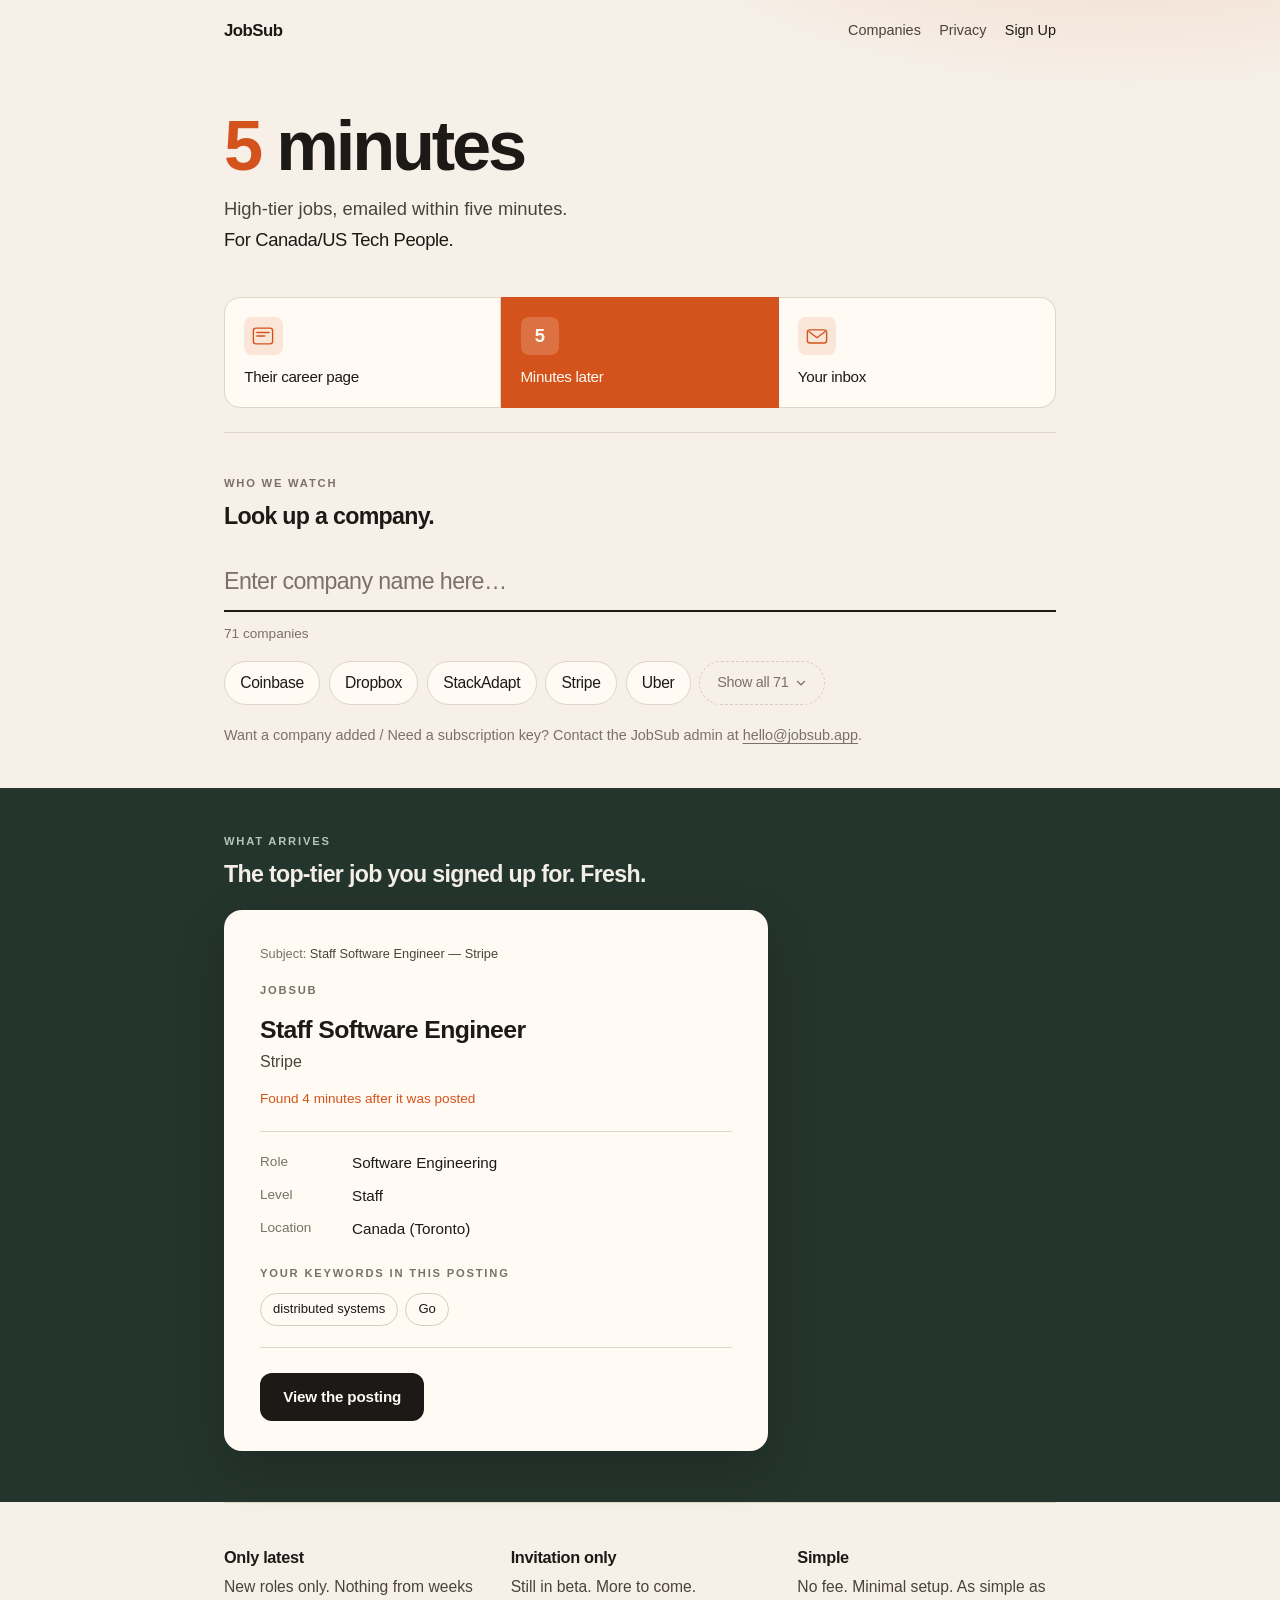
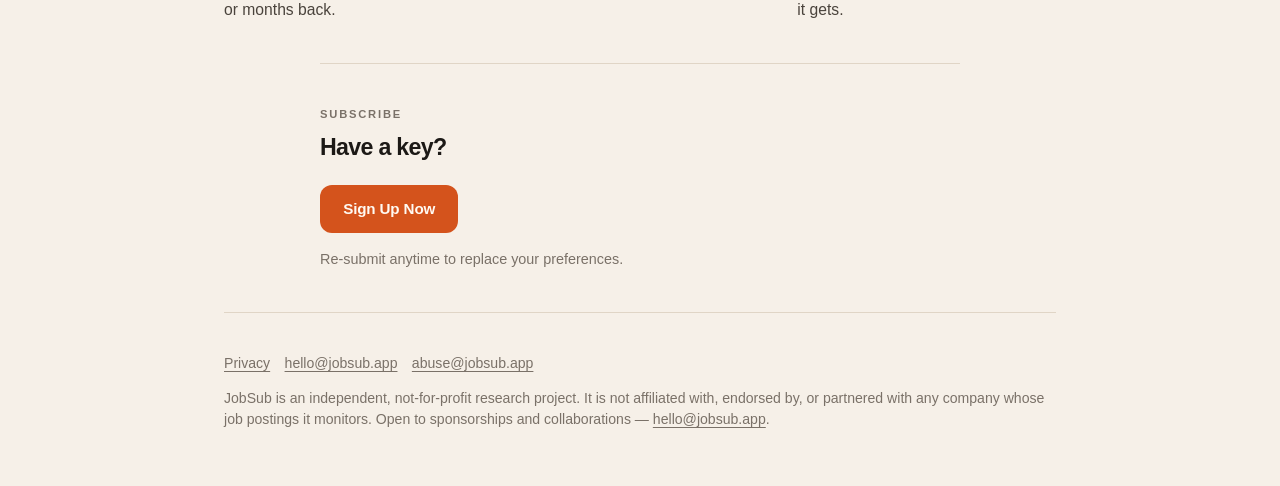
==== index.html @ b0a124f0 "Merge: watch Replicant, Tripadvisor, and Wealthsimple" ====
<!DOCTYPE html>
<html lang="en">
<head>
<meta charset="utf-8">
<meta name="viewport" content="width=device-width, initial-scale=1">
<title>JobSub — High-tier jobs, five minutes after they post</title>
<meta name="description" content="JobSub watches high-tier company career pages and emails matching roles within five minutes. For Canada/US tech people. Invitation only.">
<link rel="canonical" href="https://jobsub.app/">
<meta name="theme-color" content="#f6f0e8" media="(prefers-color-scheme: light)">
<meta name="theme-color" content="#14110e" media="(prefers-color-scheme: dark)">
<meta property="og:type" content="website">
<meta property="og:url" content="https://jobsub.app/">
<meta property="og:title" content="JobSub — High-tier jobs, five minutes after they post">
<meta property="og:description" content="JobSub watches high-tier company career pages and emails matching roles within five minutes. For Canada/US tech people. Invitation only.">
<meta name="twitter:card" content="summary">
<meta name="twitter:title" content="JobSub — High-tier jobs, five minutes after they post">
<meta name="twitter:description" content="JobSub watches high-tier company career pages and emails matching roles within five minutes. For Canada/US tech people. Invitation only.">
<link rel="icon" href="/favicon.svg" type="image/svg+xml">
<link rel="stylesheet" href="/styles.css">
</head>
<body>
<header class="wrap site-header">
  <a class="wordmark" href="/">JobSub</a>
  <nav class="nav" aria-label="Primary">
    <a href="#companies">Companies</a>
    <a href="/privacy.html">Privacy</a>
    <a class="nav-strong" href="https://forms.gle/S8yBqT2PLEMnLvFt7" target="_blank" rel="noopener noreferrer">Sign Up</a>
  </nav>
</header>

<main>
  <div class="wrap hero">
    <h1><span class="hero-num">5</span> minutes</h1>
    <p class="lede">High-tier jobs, emailed within five minutes.</p>
    <p class="audience">For Canada/US Tech People.</p>
  </div>

  <ol class="wrap flow" aria-label="How an alert is made">
    <li>
      <span class="flow-mark" aria-hidden="true">
        <svg viewBox="0 0 32 32" width="28" height="28">
          <rect x="5" y="7" width="22" height="18" rx="3" fill="none" stroke="currentColor" stroke-width="1.6"/>
          <path d="M9 12h14M9 16h9" fill="none" stroke="currentColor" stroke-width="1.6" stroke-linecap="round"/>
        </svg>
      </span>
      <span>Their career page</span>
    </li>
    <li class="flow-now">
      <span class="flow-mark" aria-hidden="true">5</span>
      <span>Minutes later</span>
    </li>
    <li>
      <span class="flow-mark" aria-hidden="true">
        <svg viewBox="0 0 32 32" width="28" height="28">
          <rect x="5" y="9" width="22" height="15" rx="3" fill="none" stroke="currentColor" stroke-width="1.6"/>
          <path d="M7 11.2 16 18l9-6.8" fill="none" stroke="currentColor" stroke-width="1.6" stroke-linecap="round" stroke-linejoin="round"/>
        </svg>
      </span>
      <span>Your inbox</span>
    </li>
  </ol>

  <section id="companies" class="wrap band" aria-labelledby="companies-title">
    <p class="kicker" id="companies-title">Who we watch</p>
    <h2>Look up a company.</h2>

    <form id="company-filter" hidden role="search">
      <label class="sr-only" for="company-search">Search companies</label>
      <input
        id="company-search"
        type="search"
        placeholder="Enter company name here…"
        autocomplete="off"
        spellcheck="false"
        enterkeyhint="search"
        aria-controls="company-list"
        aria-describedby="company-status">
    </form>
    <p id="company-status" role="status" aria-live="polite">71 companies</p>

    <ul id="company-list">
      <li>1Password</li>
      <li>Abnormal AI</li>
      <li>Activision</li>
      <li>Ada</li>
      <li>Affirm</li>
      <li>Airbnb</li>
      <li>Asana</li>
      <li>BitGo</li>
      <li>Block</li>
      <li>Borealis AI</li>
      <li>Braze</li>
      <li>Brex</li>
      <li>Cerebras</li>
      <li>Chime</li>
      <li>Circle</li>
      <li>Clio</li>
      <li>Cohere</li>
      <li>Coinbase</li>
      <li>Confluent</li>
      <li>Coursera</li>
      <li>Cresta</li>
      <li>CrowdStrike</li>
      <li>Databricks</li>
      <li>Dialpad</li>
      <li>DigitalOcean</li>
      <li>DoorDash</li>
      <li>Dropbox</li>
      <li>EvenUp</li>
      <li>Faire</li>
      <li>Figma</li>
      <li>Flexport</li>
      <li>GitLab</li>
      <li>GoDaddy</li>
      <li>Grafana Labs</li>
      <li>Hopper</li>
      <li>Instacart</li>
      <li>Klue</li>
      <li>Layer 6</li>
      <li>LayerZero Labs</li>
      <li>Lyft</li>
      <li>MongoDB</li>
      <li>Motive</li>
      <li>Mozilla</li>
      <li>Okta</li>
      <li>OpenTable</li>
      <li>PagerDuty</li>
      <li>Pinterest</li>
      <li>Quora</li>
      <li>Recursion</li>
      <li>Reddit</li>
      <li>Remitly</li>
      <li>Replicant</li>
      <li>Ripple</li>
      <li>Robinhood</li>
      <li>Scribd</li>
      <li>Slack</li>
      <li>Snowflake</li>
      <li>Splunk</li>
      <li>Spotify</li>
      <li>StackAdapt</li>
      <li>Stripe</li>
      <li>Tanium</li>
      <li>Tenstorrent</li>
      <li>Tiger Analytics</li>
      <li>Tripadvisor</li>
      <li>Twilio</li>
      <li>Uber</li>
      <li>Unity</li>
      <li>VTS</li>
      <li>Wealthsimple</li>
      <li>Yelp</li>
    </ul>

    <button id="company-toggle" type="button" hidden aria-expanded="false" aria-controls="company-list">
      <span id="company-toggle-label">Show all</span>
      <svg class="company-toggle-mark" viewBox="0 0 16 16" width="12" height="12" aria-hidden="true">
        <path d="M3.5 6 8 10.5 12.5 6" fill="none" stroke="currentColor" stroke-width="1.8" stroke-linecap="round" stroke-linejoin="round"/>
      </svg>
    </button>

    <div id="company-empty" hidden>
      <p>We don’t watch <span id="company-empty-query"></span> yet.</p>
      <p>Want it added? Contact the JobSub admin at
        <a id="company-empty-mail" href="mailto:hello@jobsub.app">hello@jobsub.app</a>.</p>
    </div>

    <p class="hint">Want a company added / Need a subscription key? Contact the JobSub admin at <a href="mailto:hello@jobsub.app">hello@jobsub.app</a>.</p>
  </section>

  <section class="stage-band" aria-labelledby="alert-title">
    <div class="wrap">
      <p class="kicker on-stage" id="alert-title">What arrives</p>
      <h2 class="on-stage">The top-tier job you signed up for. Fresh.</h2>
      <article class="mail" aria-label="Example JobSub alert">
        <p class="mail-subject">Subject: <strong>Staff Software Engineer — Stripe</strong></p>
        <p class="kicker">JobSub</p>
        <h3>Staff Software Engineer</h3>
        <p class="company">Stripe</p>
        <p class="latency">Found 4 minutes after it was posted</p>
        <hr class="mail-rule">
        <table class="facts">
          <tr><th scope="row">Role</th><td>Software Engineering</td></tr>
          <tr><th scope="row">Level</th><td>Staff</td></tr>
          <tr><th scope="row">Location</th><td>Canada (Toronto)</td></tr>
        </table>
        <p class="kicker kicker-tight">Your keywords in this posting</p>
        <div class="chips">
          <span class="chip">distributed systems</span>
          <span class="chip">Go</span>
        </div>
        <hr class="mail-rule">
        <span class="cta" aria-disabled="true">View the posting</span>
      </article>
    </div>
  </section>

  <section class="wrap band rules" aria-labelledby="rules-title">
    <h2 class="sr-only" id="rules-title">The rules</h2>
    <ul class="rules-list">
      <li>
        <strong>Only latest</strong>
        New roles only. Nothing from weeks or months back.
      </li>
      <li>
        <strong>Invitation only</strong>
        Still in beta. More to come.
      </li>
      <li>
        <strong>Simple</strong>
        No fee. Minimal setup. As simple as it gets.
      </li>
    </ul>
  </section>

  <section class="wrap wrap-narrow band join" id="join" aria-labelledby="join-title">
    <p class="kicker" id="join-title">Subscribe</p>
    <h2>Have a key?</h2>
    <div class="actions">
      <a class="cta" href="https://forms.gle/S8yBqT2PLEMnLvFt7" target="_blank" rel="noopener noreferrer">Sign Up Now</a>
    </div>
    <p class="fine">Re-submit anytime to replace your preferences.</p>
  </section>
</main>

<footer class="wrap site-footer">
  <nav aria-label="Footer">
    <a href="/privacy.html">Privacy</a>
    <a href="mailto:hello@jobsub.app">hello@jobsub.app</a>
    <a href="mailto:abuse@jobsub.app">abuse@jobsub.app</a>
  </nav>
  <p>JobSub is an independent, not-for-profit research project. It is not affiliated with, endorsed by, or partnered with any company whose job postings it monitors. Open to sponsorships and collaborations — <a href="mailto:hello@jobsub.app">hello@jobsub.app</a>.</p>
</footer>

<script src="/app.js" defer></script>
</body>
</html>
---- styles.css ----
:root {
  color-scheme: light dark;
  --page: #f6f0e8;
  --card: #fffaf3;
  --ink: #1c1916;
  --soft: #4a433c;
  --muted: #7a7168;
  --rule: #e0d5c6;
  --chip: #d8ccbc;
  --cta: #1c1916;
  --cta-ink: #fffaf3;
  --ring: #d4531c;
  --signal: #d4531c;
  --signal-soft: #f3d2c2;
  --stage: #24352d;
  --stage-ink: #f4efe6;
  --stage-muted: #b7c4bb;
  --font: -apple-system, BlinkMacSystemFont, "SF Pro Text", "Segoe UI", Roboto, Helvetica, Arial, sans-serif;
  --measure: 40rem;
  --wide: 52rem;
}

@media (prefers-color-scheme: dark) {
  :root {
    --page: #14110e;
    --card: #1e1a16;
    --ink: #f4efe8;
    --soft: #c9c0b5;
    --muted: #9a9086;
    --rule: #3a332c;
    --chip: #4a4036;
    --cta: #f4efe8;
    --cta-ink: #1c1916;
    --ring: #e86a32;
    --signal: #e86a32;
    --signal-soft: #4a2618;
    --stage: #1a2822;
    --stage-ink: #f4efe6;
    --stage-muted: #9aada1;
  }

  body {
    -webkit-font-smoothing: antialiased;
  }
}

* { box-sizing: border-box; }

html { scroll-behavior: smooth; }

@media (prefers-reduced-motion: reduce) {
  html { scroll-behavior: auto; }
  * { transition: none !important; }
}

body {
  margin: 0;
  min-height: 100vh;
  font: 17px/1.5 var(--font);
  color: var(--ink);
  background:
    radial-gradient(880px 420px at 88% -8%, color-mix(in srgb, var(--signal) 20%, transparent), transparent 62%),
    var(--page);
  overflow-x: clip;
}

a {
  color: var(--ink);
  text-underline-offset: 0.18em;
}

a:hover { color: var(--signal); }

:focus { outline: none; }

:focus-visible {
  outline: 2px solid var(--ring);
  outline-offset: 3px;
}

.wrap {
  width: min(var(--wide), calc(100% - 2.5rem));
  margin: 0 auto;
}

.wrap-narrow {
  width: min(var(--measure), calc(100% - 2.5rem));
  margin: 0 auto;
}

.sr-only {
  position: absolute;
  width: 1px;
  height: 1px;
  padding: 0;
  margin: -1px;
  overflow: hidden;
  clip: rect(0, 0, 0, 0);
  white-space: nowrap;
  border: 0;
}

/* ----- chrome ----- */

.site-header {
  display: flex;
  align-items: center;
  justify-content: space-between;
  gap: 1rem;
  padding: 1.15rem 0 1.1rem;
}

.wordmark {
  font-size: 1.05rem;
  font-weight: 600;
  letter-spacing: -0.03em;
  text-decoration: none;
}

.wordmark:hover { color: var(--ink); }

.nav {
  display: flex;
  flex-wrap: wrap;
  align-items: center;
  justify-content: flex-end;
  gap: 0.65rem 1.15rem;
  font-size: 0.9rem;
  color: var(--soft);
}

.nav a {
  color: inherit;
  text-decoration: none;
}

.nav a:hover { color: var(--ink); }

.nav .nav-strong {
  color: var(--ink);
  font-weight: 500;
}

/* ----- type ----- */

.kicker {
  margin: 0 0 0.7rem;
  font-size: 0.7rem;
  font-weight: 600;
  letter-spacing: 0.16em;
  text-transform: uppercase;
  color: var(--muted);
}

.kicker-tight { margin-top: 0.85rem; }

h1 {
  margin: 0;
  font-size: clamp(2.6rem, 8vw, 4.4rem);
  line-height: 0.95;
  font-weight: 600;
  letter-spacing: -0.045em;
  text-wrap: balance;
}

h2 {
  margin: 0 0 0.7rem;
  font-size: 1.45rem;
  line-height: 1.2;
  font-weight: 600;
  letter-spacing: -0.03em;
}

.lede {
  margin: 1rem 0 0;
  max-width: 26rem;
  font-size: 1.15rem;
  line-height: 1.4;
  color: var(--soft);
  text-wrap: pretty;
}

.audience {
  margin: 0.35rem 0 0;
  max-width: 26rem;
  font-size: 1.15rem;
  line-height: 1.4;
  font-weight: 500;
  letter-spacing: -0.02em;
  color: var(--ink);
}

p { margin: 0 0 0.9rem; }
p:last-child { margin-bottom: 0; }

.prose { color: var(--soft); }
.prose strong { color: var(--ink); font-weight: 600; }

/* ----- hero ----- */

.hero {
  padding: 3.25rem 0 2.25rem;
}

.hero-num {
  color: var(--signal);
  font-weight: 650;
  font-variant-numeric: tabular-nums;
}

/* ----- flow ----- */

.flow {
  list-style: none;
  display: grid;
  grid-template-columns: 1fr 1fr 1fr;
  align-items: stretch;
  gap: 0;
  margin: 0.5rem auto 1.5rem;
  padding: 0;
}

.flow > li {
  display: flex;
  flex-direction: column;
  align-items: flex-start;
  gap: 0.7rem;
  padding: 1.15rem 1.2rem;
  background: var(--card);
  border: 1px solid var(--rule);
  font-size: 0.95rem;
  font-weight: 500;
  letter-spacing: -0.02em;
}

.flow > li:first-child { border-radius: 16px 0 0 16px; }
.flow > li:last-child { border-radius: 0 16px 16px 0; }

.flow > li + li { border-left: 0; }

.flow > li.flow-now {
  background: var(--signal);
  border-color: var(--signal);
  color: #fffaf3;
}

.flow-mark {
  display: grid;
  place-items: center;
  width: 2.4rem;
  height: 2.4rem;
  border-radius: 8px;
  background: color-mix(in srgb, var(--signal) 12%, var(--card));
  color: var(--signal);
  font-size: 1.15rem;
  font-weight: 600;
  letter-spacing: -0.03em;
}

.flow > li.flow-now .flow-mark {
  background: color-mix(in srgb, #fffaf3 18%, transparent);
  color: #fffaf3;
}

/* ----- sections ----- */

.band {
  padding: 2.6rem 0;
  border-top: 1px solid var(--rule);
}

/* ----- companies ----- */

#company-filter {
  margin: 1.2rem 0 0.25rem;
}

#company-filter[hidden] { display: none; }

#company-search {
  width: 100%;
  padding: 0.85rem 0 0.75rem;
  border: 0;
  border-bottom: 2px solid var(--ink);
  border-radius: 0;
  background: transparent;
  color: var(--ink);
  font: inherit;
  font-size: 1.45rem;
  letter-spacing: -0.025em;
  caret-color: var(--signal);
}

#company-search::placeholder { color: var(--muted); }
#company-search::-webkit-search-cancel-button { appearance: none; }

#company-status {
  margin: 0.7rem 0 1.1rem;
  font-size: 0.85rem;
  color: var(--muted);
}

#company-list {
  list-style: none;
  display: flex;
  flex-wrap: wrap;
  gap: 0.55rem;
  margin: 0;
  padding: 0;
}

#company-list:empty { display: none; }

#company-list li {
  margin: 0;
  padding: 0.55rem 0.95rem;
  border: 1px solid var(--rule);
  border-radius: 999px;
  background: var(--card);
  font-size: 0.98rem;
  font-weight: 500;
  letter-spacing: -0.02em;
}

/* Sits in the chip row; stretches to whatever height the chips are. */
#company-list li.company-more {
  display: flex;
  padding: 0;
  border: 0;
  background: none;
}

#company-toggle {
  display: inline-flex;
  align-items: center;
  gap: 0.4rem;
  padding: 0 1.05rem;
  border: 1px dashed var(--chip);
  border-radius: 999px;
  background: transparent;
  color: var(--muted);
  font: inherit;
  font-size: 0.9rem;
  font-weight: 500;
  letter-spacing: -0.02em;
  white-space: nowrap;
  cursor: pointer;
  transition: color 0.15s ease, border-color 0.15s ease;
}

#company-toggle[hidden] { display: none; }

#company-toggle:hover {
  color: var(--signal);
  border-color: var(--signal);
}

.company-toggle-mark {
  transition: transform 0.15s ease;
}

#company-toggle[aria-expanded="true"] .company-toggle-mark {
  transform: rotate(180deg);
}

#company-empty {
  margin-top: 1.4rem;
  max-width: 28rem;
  padding: 1.15rem 1.2rem;
  border-radius: 14px;
  background: var(--signal-soft);
}

#company-empty[hidden] { display: none; }

#company-empty p { color: var(--soft); }

#company-empty-query {
  color: var(--ink);
  font-weight: 600;
  overflow-wrap: anywhere;
}

.hint {
  margin-top: 1.25rem;
  font-size: 0.9rem;
  color: var(--muted);
}

.hint a { color: var(--muted); }
.hint a:hover { color: var(--ink); }
.hint[hidden] { display: none; }

/* ----- email specimen ----- */

.stage-band {
  padding: 2.8rem 0 3.2rem;
  background: var(--stage);
  color: var(--stage-ink);
}

.stage-band .on-stage { color: var(--stage-ink); }

.stage-band .kicker.on-stage { color: var(--stage-muted); }

.mail {
  max-width: 34rem;
  margin-top: 1.35rem;
  background: var(--card);
  color: var(--ink);
  border-radius: 18px;
  padding: 2.15rem 2.25rem 1.85rem;
  box-shadow: 0 18px 50px rgba(0, 0, 0, 0.18);
}

.mail-subject {
  margin: 0 0 1.15rem;
  font-size: 0.8rem;
  color: var(--muted);
}

.mail-subject strong {
  color: var(--soft);
  font-weight: 500;
}

.mail h3 {
  margin: 1rem 0 0;
  font-size: 1.55rem;
  line-height: 1.2;
  font-weight: 600;
  letter-spacing: -0.025em;
}

.mail .company {
  margin-top: 0.35rem;
  font-size: 1rem;
  color: var(--soft);
}

.mail .latency {
  margin-top: 0.95rem;
  font-size: 0.85rem;
  color: var(--signal);
}

.mail-rule {
  height: 1px;
  margin: 1.35rem 0 1.2rem;
  background: var(--rule);
  border: 0;
}

.facts {
  width: 100%;
  border-collapse: collapse;
}

.facts th,
.facts td {
  padding: 0 0 0.65rem;
  text-align: left;
  vertical-align: top;
  font-weight: 400;
}

.facts th {
  width: 5.75rem;
  font-size: 0.85rem;
  color: var(--muted);
}

.facts td { font-size: 0.95rem; }

.chips {
  display: flex;
  flex-wrap: wrap;
  gap: 0.45rem;
  margin: 0.15rem 0 0;
}

.chip {
  display: inline-block;
  padding: 0.35rem 0.75rem;
  border: 1px solid var(--chip);
  border-radius: 100px;
  font-size: 0.82rem;
}

.cta {
  display: inline-block;
  margin-top: 0.35rem;
  padding: 0.8rem 1.45rem;
  border-radius: 12px;
  background: var(--cta);
  color: var(--cta-ink);
  font-size: 0.95rem;
  font-weight: 600;
  letter-spacing: -0.01em;
  text-decoration: none;
}

.cta:hover { color: var(--cta-ink); }

a.cta {
  background: var(--signal);
  color: #fffaf3;
}

a.cta:hover { color: #fffaf3; }

a.cta:focus-visible { outline-offset: 3px; }

.cta[aria-disabled="true"] { cursor: default; }

/* ----- rules / join ----- */

.rules-list {
  list-style: none;
  display: grid;
  grid-template-columns: repeat(3, 1fr);
  gap: 1.4rem 1.75rem;
  margin: 0;
  padding: 0;
}

.rules-list li {
  margin: 0;
  color: var(--soft);
  font-size: 0.98rem;
}

.rules-list strong {
  display: block;
  margin-bottom: 0.35rem;
  color: var(--ink);
  font-size: 1.02rem;
  letter-spacing: -0.02em;
}

.actions {
  display: flex;
  flex-wrap: wrap;
  gap: 0.75rem 1rem;
  align-items: center;
  margin-top: 1.1rem;
}

.fine {
  margin-top: 0.95rem;
  font-size: 0.9rem;
  color: var(--muted);
}

/* ----- footer / legal ----- */

.site-footer {
  padding: 2.5rem 0 3.5rem;
  border-top: 1px solid var(--rule);
  font-size: 0.88rem;
  color: var(--muted);
}

.site-footer nav {
  display: flex;
  flex-wrap: wrap;
  gap: 0.35rem 0.9rem;
  margin-bottom: 0.9rem;
}

.site-footer a { color: var(--muted); }
.site-footer a:hover { color: var(--ink); }

.legal {
  padding: 2.5rem 0 4rem;
}

.legal h1 {
  font-size: clamp(1.8rem, 4vw, 2.2rem);
  line-height: 1.1;
}

.legal .updated {
  margin: 0.4rem 0 1.75rem;
  color: var(--muted);
  font-size: 0.9rem;
}

.legal h2 {
  margin: 2rem 0 0.55rem;
  font-size: 1.05rem;
}

.legal ul {
  margin: 0 0 0.9rem;
  padding-left: 1.15rem;
  color: var(--soft);
}

.legal li { margin: 0.3rem 0; }

.legal code {
  font-size: 0.9em;
  padding: 0.05rem 0.3rem;
  border-radius: 3px;
  background: var(--card);
}

@media (max-width: 48rem) {
  .flow {
    grid-template-columns: 1fr;
    gap: 0.55rem;
  }

  .flow > li,
  .flow > li:first-child,
  .flow > li:last-child {
    border-radius: 14px;
    border: 1px solid var(--rule);
  }

  .flow > li.flow-now { border-color: var(--signal); }

  .rules-list { grid-template-columns: 1fr; }
}

@media (max-width: 40rem) {
  body { font-size: 16px; }

  .hero { padding-top: 2.4rem; }

  .mail { padding: 1.6rem 1.35rem 1.45rem; }

  .mail h3 { font-size: 1.3rem; }

  #company-search { font-size: 1.25rem; }

  .site-header {
    flex-wrap: wrap;
    align-items: flex-start;
  }

  .nav {
    width: 100%;
    justify-content: flex-start;
  }
}
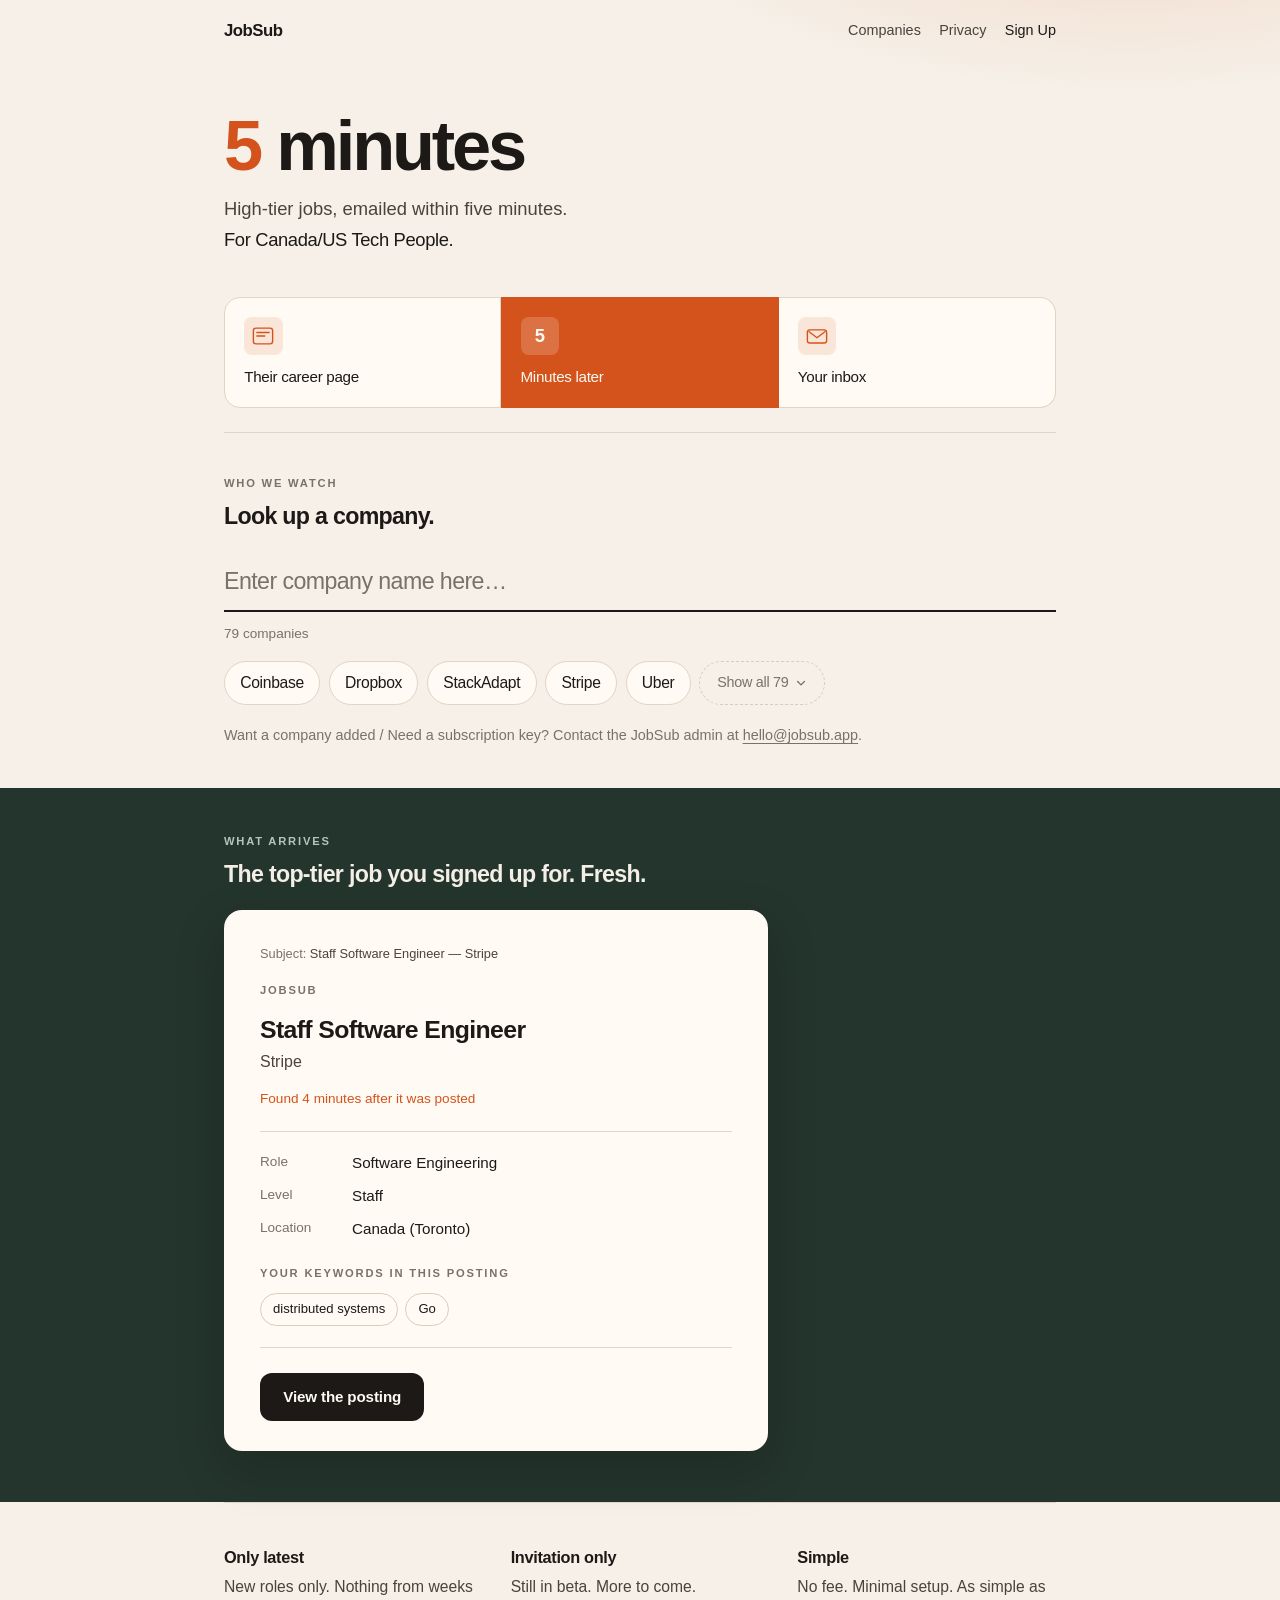
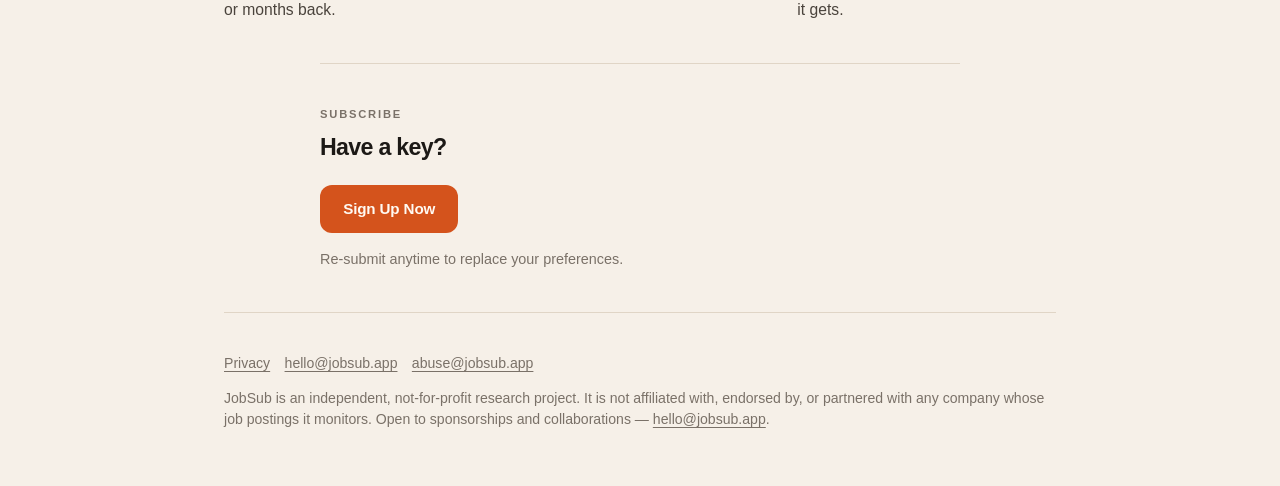
==== commit 0cc811d9: "Merge: add eight watched companies to the public list" ====
--- a/index.html
+++ b/index.html
@@ -76,7 +76,7 @@
         aria-controls="company-list"
         aria-describedby="company-status">
     </form>
-    <p id="company-status" role="status" aria-live="polite">71 companies</p>
+    <p id="company-status" role="status" aria-live="polite">79 companies</p>
 
     <ul id="company-list">
       <li>1Password</li>
@@ -86,6 +86,7 @@
       <li>Affirm</li>
       <li>Airbnb</li>
       <li>Asana</li>
+      <li>BenchSci</li>
       <li>BitGo</li>
       <li>Block</li>
       <li>Borealis AI</li>
@@ -110,6 +111,8 @@
       <li>Faire</li>
       <li>Figma</li>
       <li>Flexport</li>
+      <li>Flipp</li>
+      <li>Fullscript</li>
       <li>GitLab</li>
       <li>GoDaddy</li>
       <li>Grafana Labs</li>
@@ -118,6 +121,7 @@
       <li>Klue</li>
       <li>Layer 6</li>
       <li>LayerZero Labs</li>
+      <li>League</li>
       <li>Lyft</li>
       <li>MongoDB</li>
       <li>Motive</li>
@@ -125,6 +129,7 @@
       <li>Okta</li>
       <li>OpenTable</li>
       <li>PagerDuty</li>
+      <li>Penn Interactive</li>
       <li>Pinterest</li>
       <li>Quora</li>
       <li>Recursion</li>
@@ -147,9 +152,12 @@
       <li>Twilio</li>
       <li>Uber</li>
       <li>Unity</li>
+      <li>Upgrade</li>
       <li>VTS</li>
       <li>Wealthsimple</li>
+      <li>Xero</li>
       <li>Yelp</li>
+      <li>Zynga</li>
     </ul>
 
     <button id="company-toggle" type="button" hidden aria-expanded="false" aria-controls="company-list">
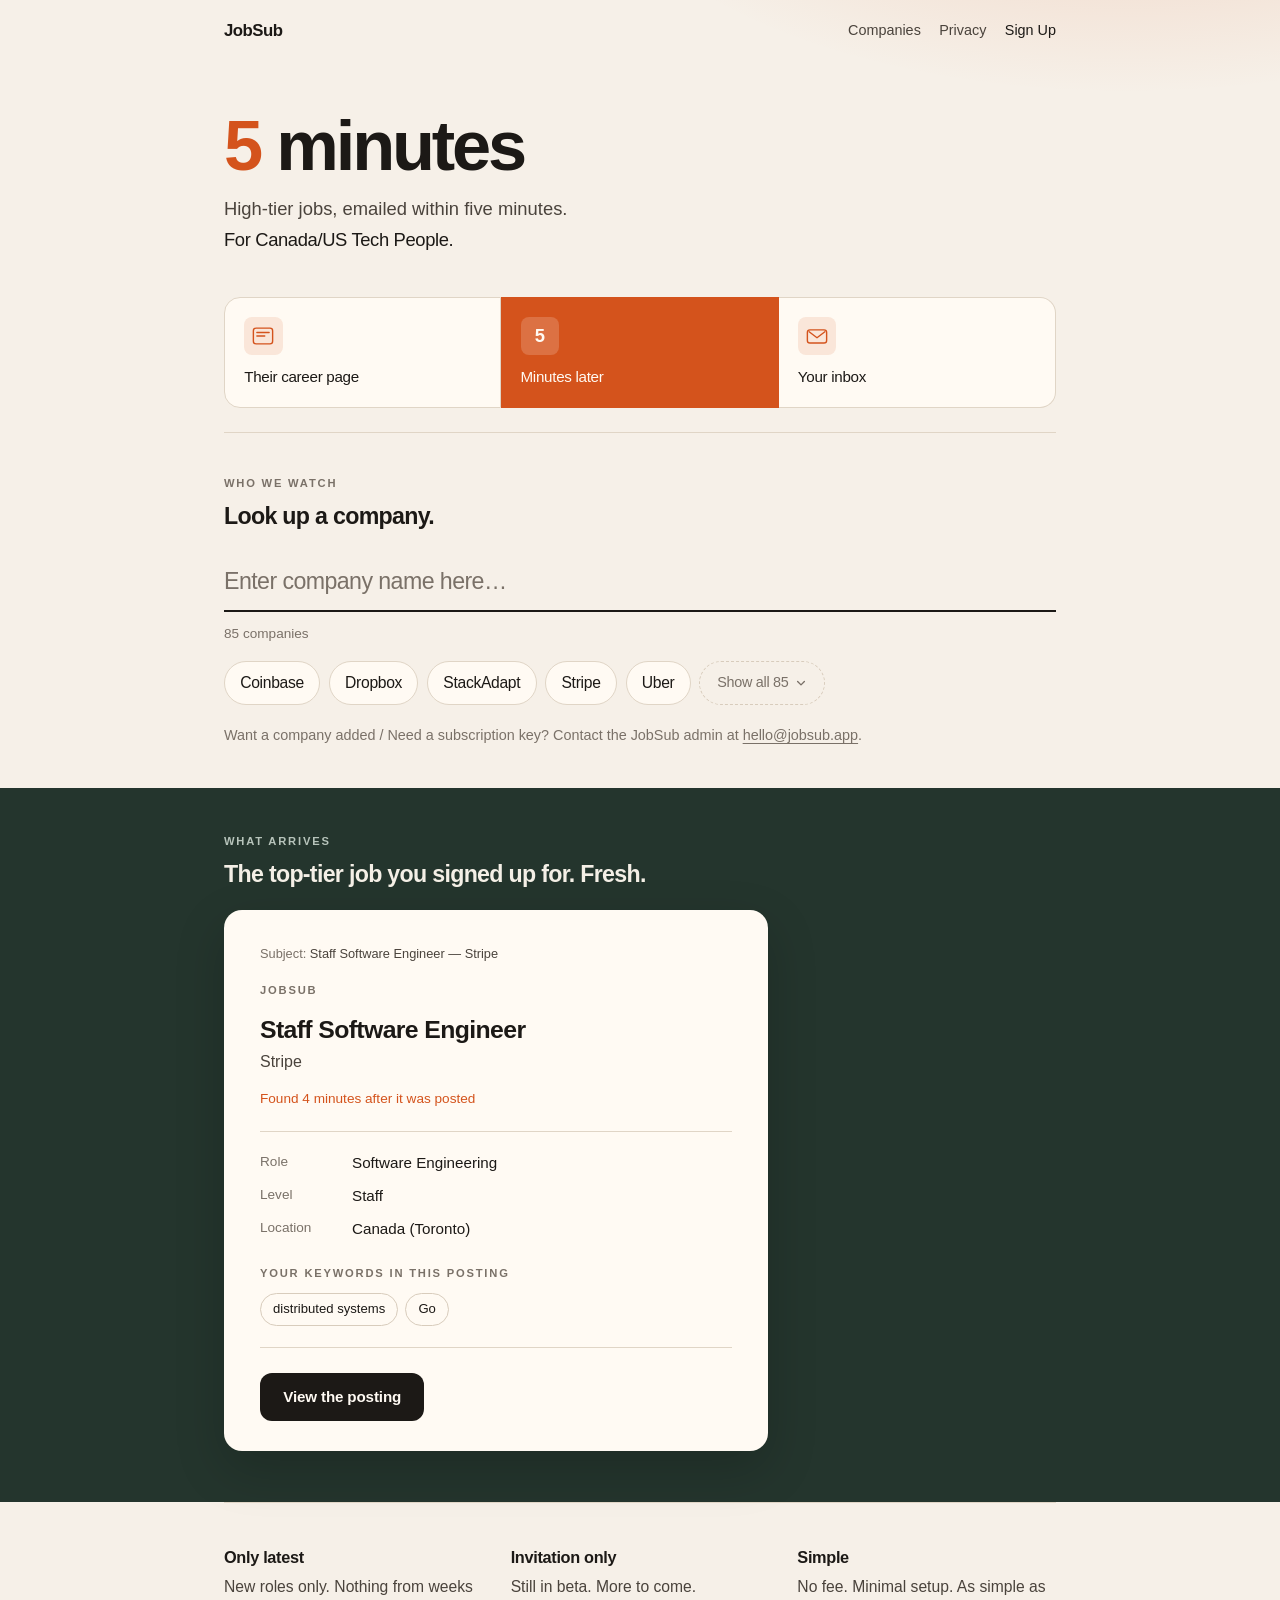
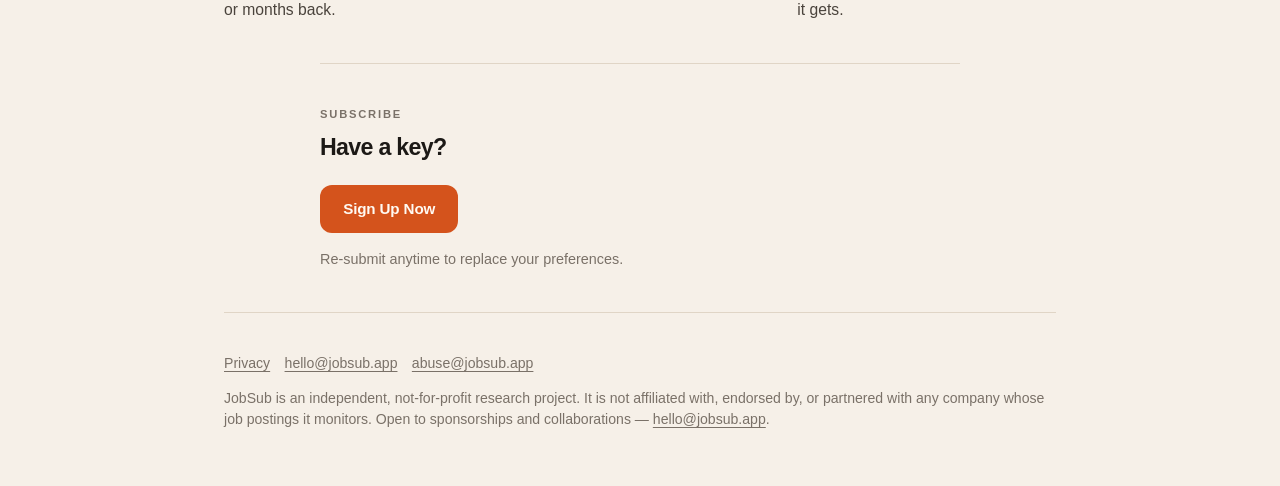
==== commit 55355886: "Add Anthropic, Autodesk, Axon, ClickUp, Docker and Vanta. All six are enabled boards in watcher, and" ====
--- a/index.html
+++ b/index.html
@@ -76,7 +76,7 @@
         aria-controls="company-list"
         aria-describedby="company-status">
     </form>
-    <p id="company-status" role="status" aria-live="polite">79 companies</p>
+    <p id="company-status" role="status" aria-live="polite">85 companies</p>
 
     <ul id="company-list">
       <li>1Password</li>
@@ -85,7 +85,10 @@
       <li>Ada</li>
       <li>Affirm</li>
       <li>Airbnb</li>
+      <li>Anthropic</li>
       <li>Asana</li>
+      <li>Autodesk</li>
+      <li>Axon</li>
       <li>BenchSci</li>
       <li>BitGo</li>
       <li>Block</li>
@@ -95,6 +98,7 @@
       <li>Cerebras</li>
       <li>Chime</li>
       <li>Circle</li>
+      <li>ClickUp</li>
       <li>Clio</li>
       <li>Cohere</li>
       <li>Coinbase</li>
@@ -105,6 +109,7 @@
       <li>Databricks</li>
       <li>Dialpad</li>
       <li>DigitalOcean</li>
+      <li>Docker</li>
       <li>DoorDash</li>
       <li>Dropbox</li>
       <li>EvenUp</li>
@@ -153,6 +158,7 @@
       <li>Uber</li>
       <li>Unity</li>
       <li>Upgrade</li>
+      <li>Vanta</li>
       <li>VTS</li>
       <li>Wealthsimple</li>
       <li>Xero</li>
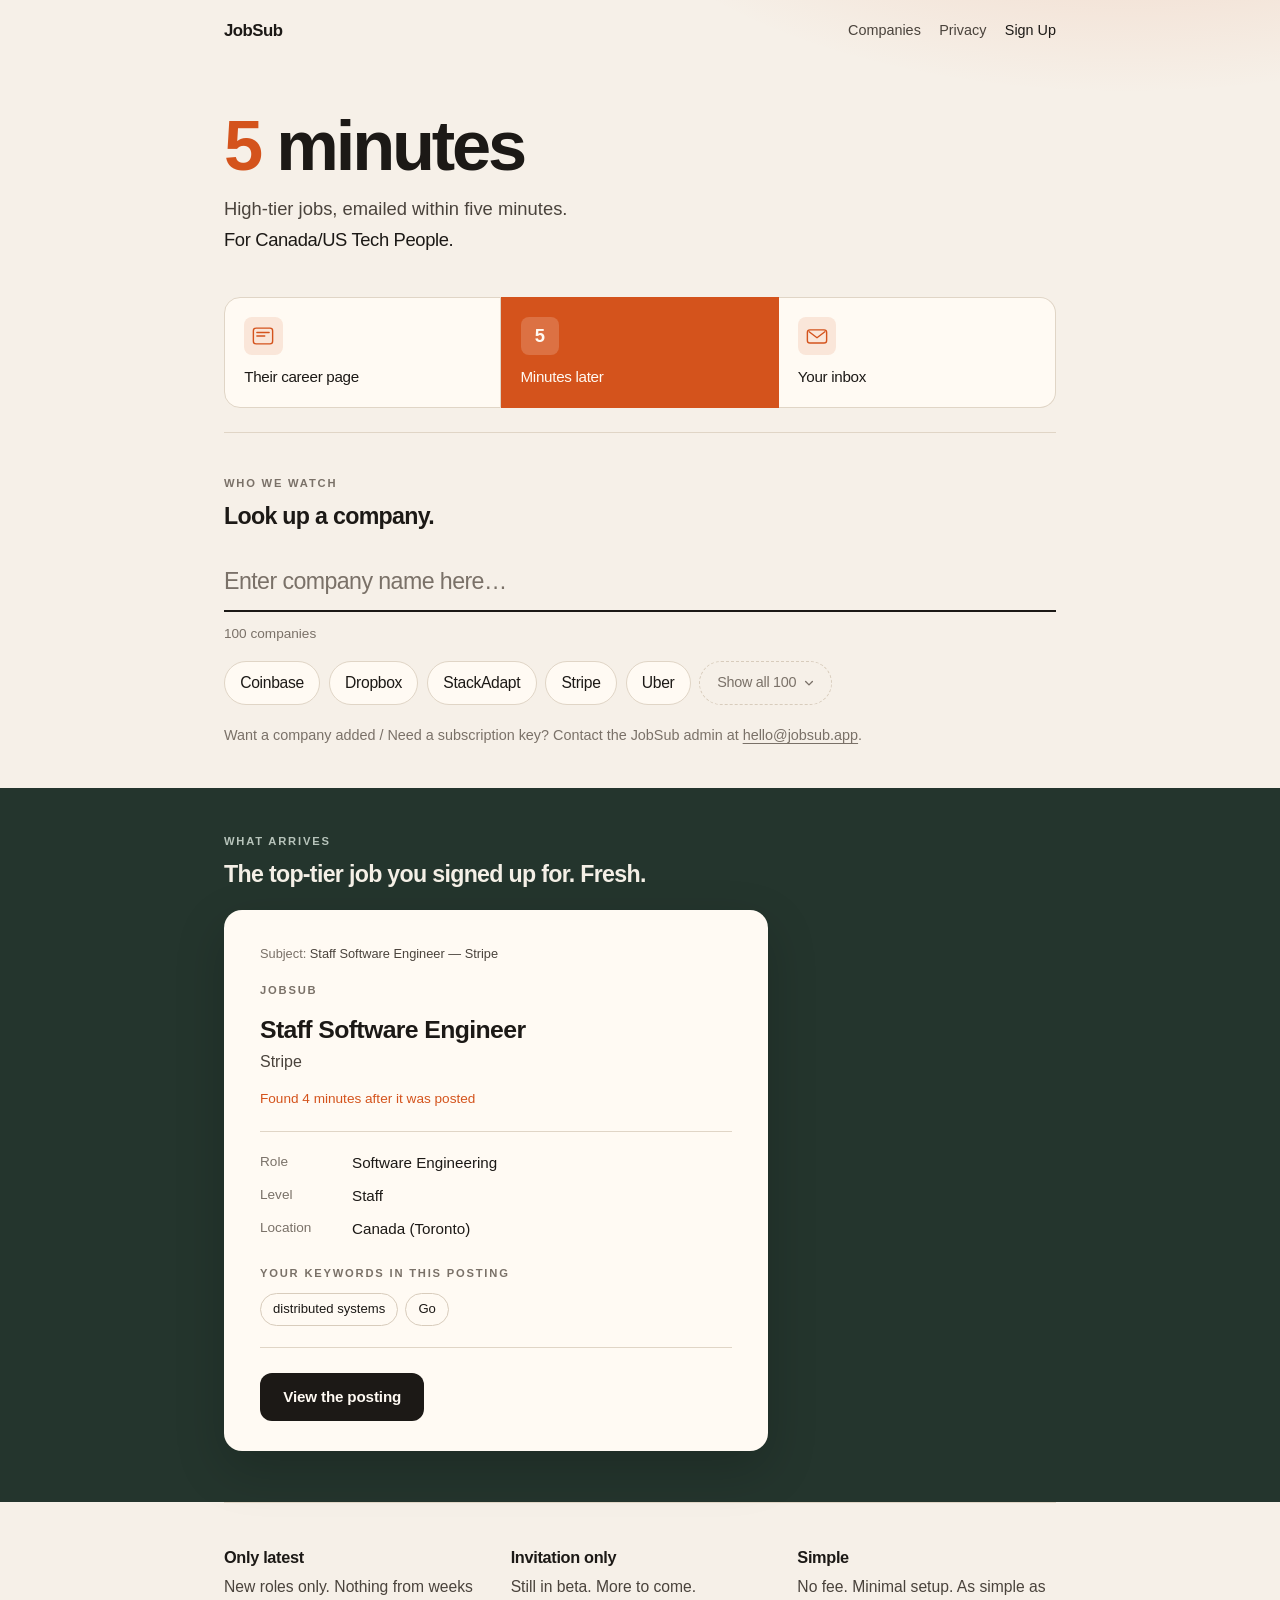
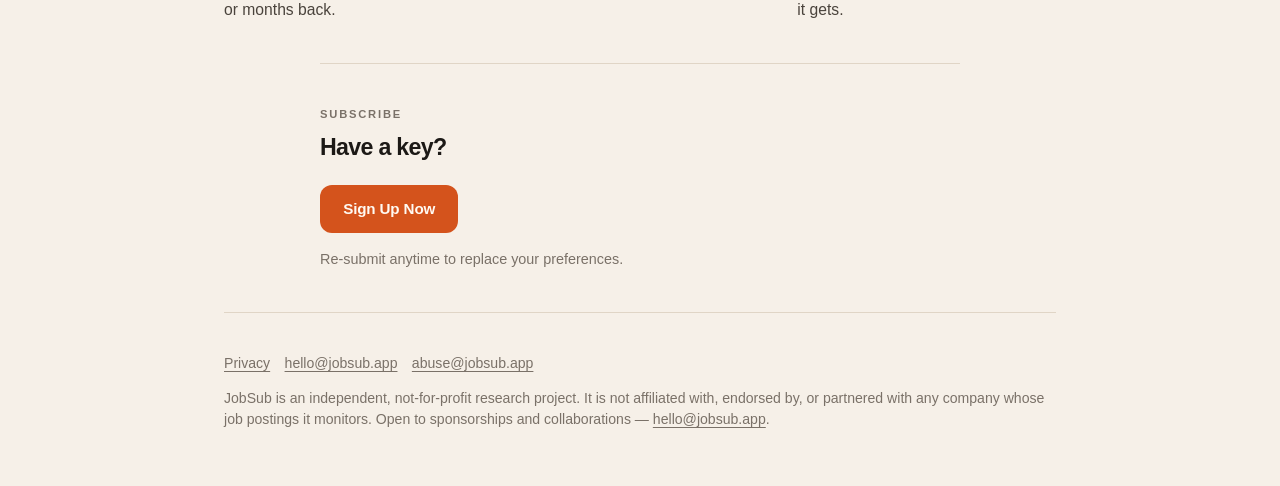
==== commit b1bbba64: "Add Coalition, Elastic, Epic Games, Jane, Juniper Square, Mercury, Movable Ink, Samsara, Sardine, Se" ====
--- a/index.html
+++ b/index.html
@@ -76,7 +76,7 @@
         aria-controls="company-list"
         aria-describedby="company-status">
     </form>
-    <p id="company-status" role="status" aria-live="polite">85 companies</p>
+    <p id="company-status" role="status" aria-live="polite">100 companies</p>
 
     <ul id="company-list">
       <li>1Password</li>
@@ -100,6 +100,7 @@
       <li>Circle</li>
       <li>ClickUp</li>
       <li>Clio</li>
+      <li>Coalition</li>
       <li>Cohere</li>
       <li>Coinbase</li>
       <li>Confluent</li>
@@ -112,6 +113,8 @@
       <li>Docker</li>
       <li>DoorDash</li>
       <li>Dropbox</li>
+      <li>Elastic</li>
+      <li>Epic Games</li>
       <li>EvenUp</li>
       <li>Faire</li>
       <li>Figma</li>
@@ -123,13 +126,17 @@
       <li>Grafana Labs</li>
       <li>Hopper</li>
       <li>Instacart</li>
+      <li>Jane</li>
+      <li>Juniper Square</li>
       <li>Klue</li>
       <li>Layer 6</li>
       <li>LayerZero Labs</li>
       <li>League</li>
       <li>Lyft</li>
+      <li>Mercury</li>
       <li>MongoDB</li>
       <li>Motive</li>
+      <li>Movable Ink</li>
       <li>Mozilla</li>
       <li>Okta</li>
       <li>OpenTable</li>
@@ -143,16 +150,23 @@
       <li>Replicant</li>
       <li>Ripple</li>
       <li>Robinhood</li>
+      <li>Samsara</li>
+      <li>Sardine</li>
       <li>Scribd</li>
+      <li>Sentry</li>
       <li>Slack</li>
       <li>Snowflake</li>
+      <li>Sophos</li>
       <li>Splunk</li>
       <li>Spotify</li>
       <li>StackAdapt</li>
       <li>Stripe</li>
+      <li>Tailscale</li>
       <li>Tanium</li>
       <li>Tenstorrent</li>
+      <li>Thumbtack</li>
       <li>Tiger Analytics</li>
+      <li>Toast</li>
       <li>Tripadvisor</li>
       <li>Twilio</li>
       <li>Uber</li>
@@ -163,6 +177,7 @@
       <li>Wealthsimple</li>
       <li>Xero</li>
       <li>Yelp</li>
+      <li>Zscaler</li>
       <li>Zynga</li>
     </ul>
 
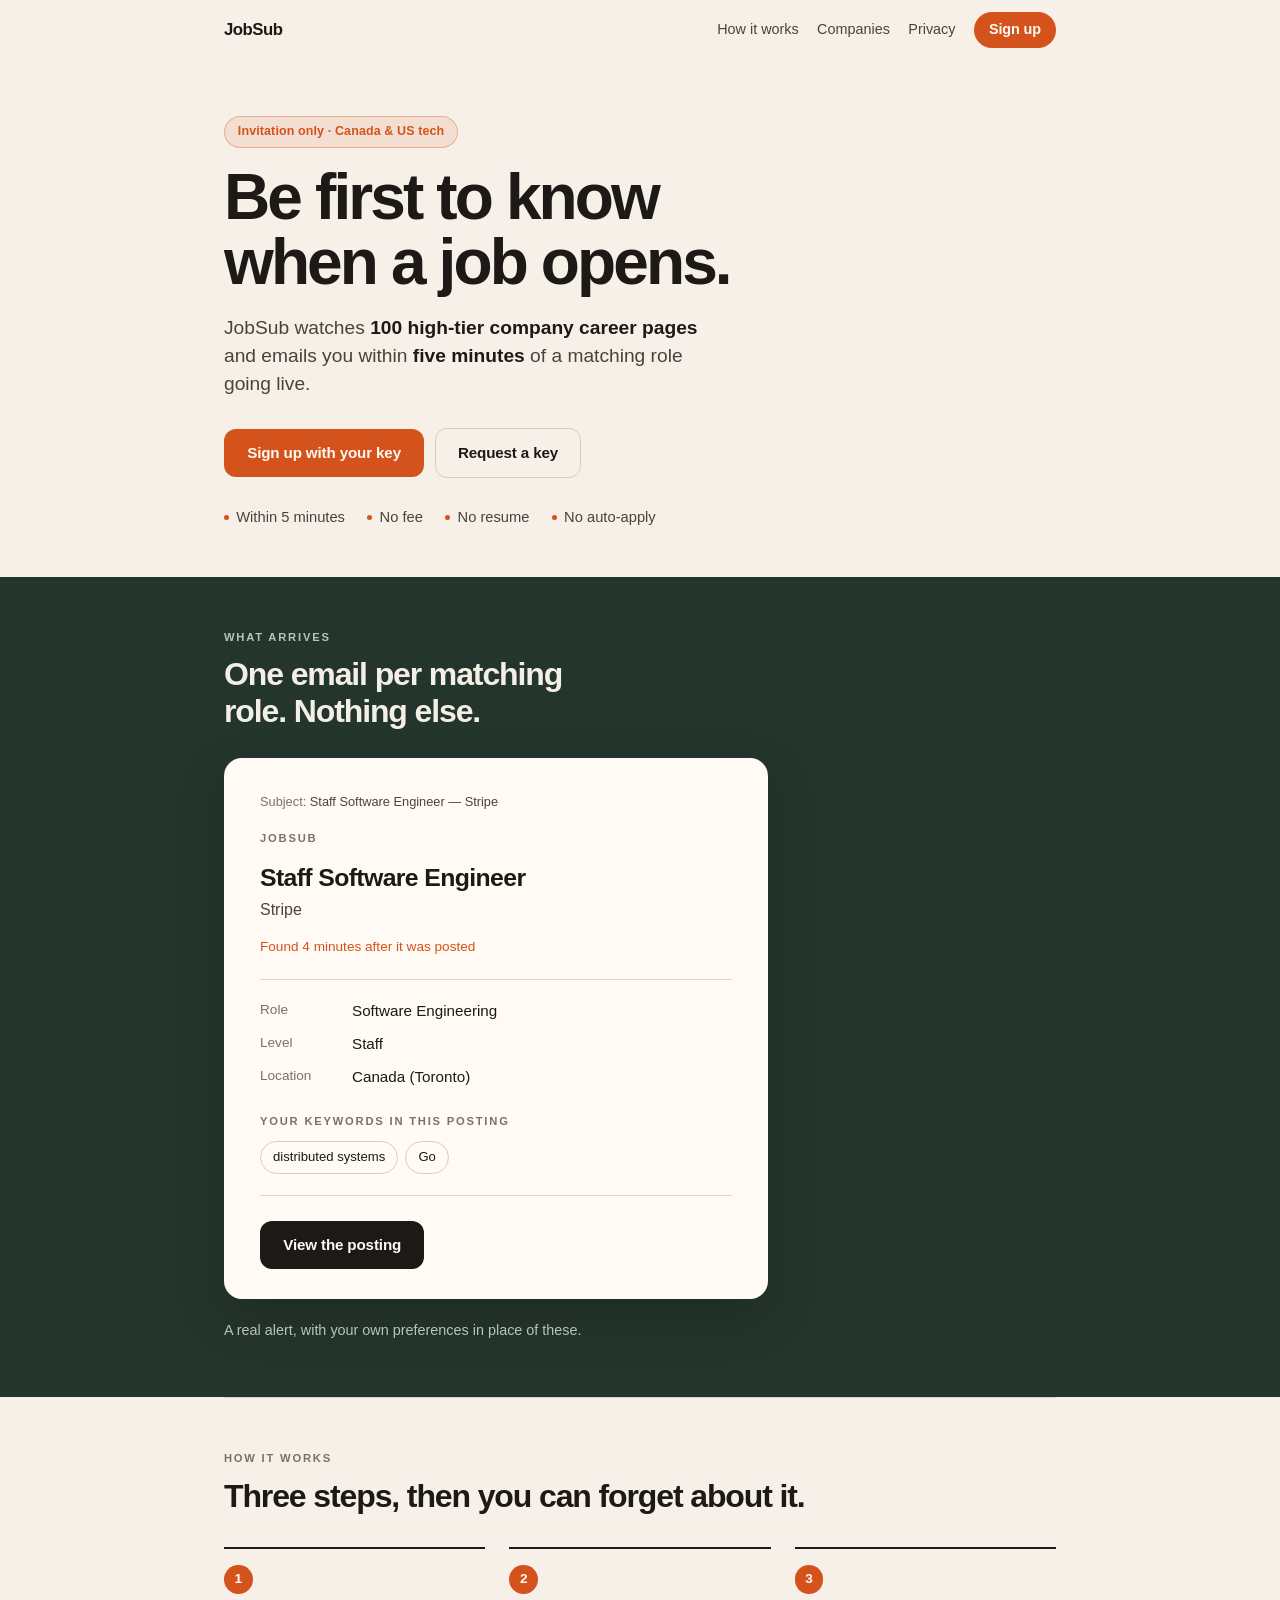
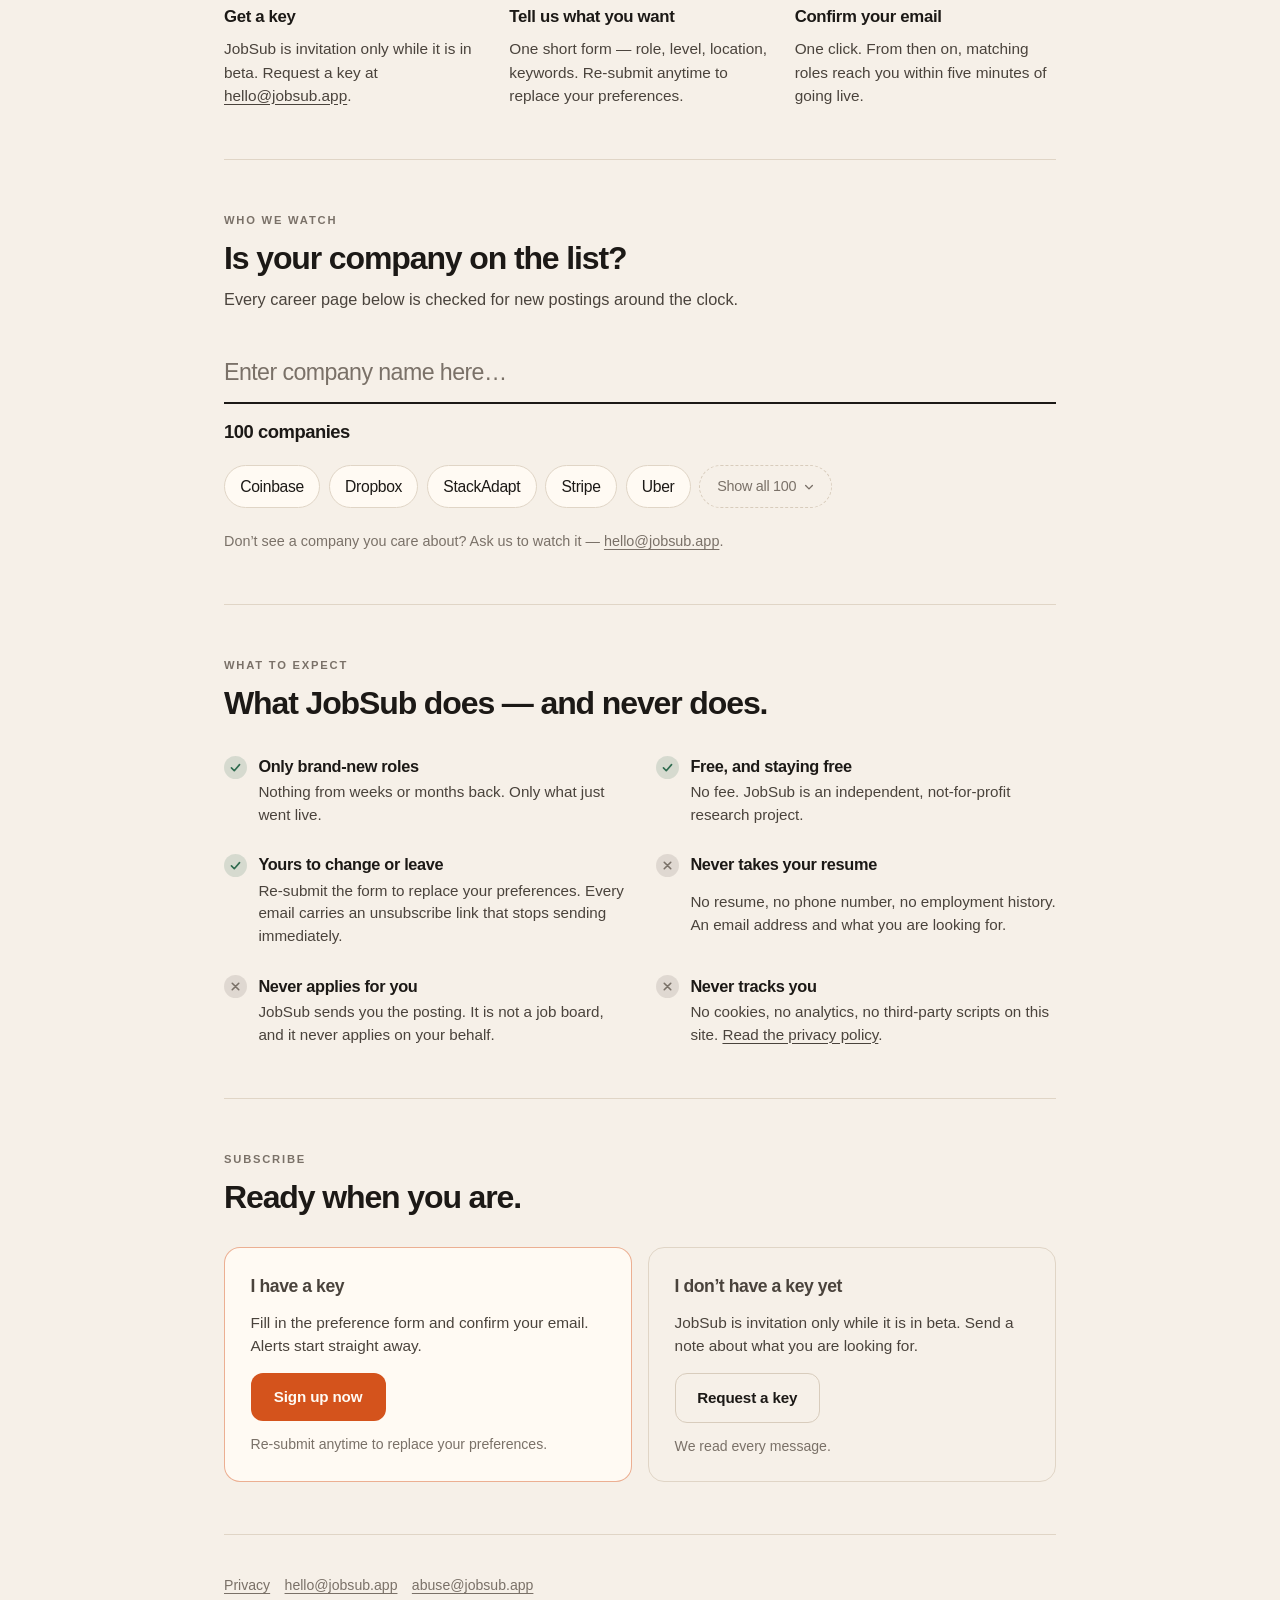
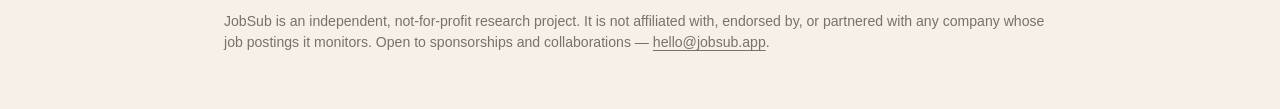
==== commit ad6d9835: "Rebuild the homepage around what a first-time reader needs Users in a session reported the page was " ====
--- a/index.html
+++ b/index.html
@@ -3,66 +3,107 @@
 <head>
 <meta charset="utf-8">
 <meta name="viewport" content="width=device-width, initial-scale=1">
-<title>JobSub — High-tier jobs, five minutes after they post</title>
-<meta name="description" content="JobSub watches high-tier company career pages and emails matching roles within five minutes. For Canada/US tech people. Invitation only.">
+<title>JobSub — Be first to know when a job opens</title>
+<meta name="description" content="JobSub watches high-tier company career pages and emails you within five minutes of a matching role going live. Invitation only, for Canada/US tech people.">
 <link rel="canonical" href="https://jobsub.app/">
 <meta name="theme-color" content="#f6f0e8" media="(prefers-color-scheme: light)">
 <meta name="theme-color" content="#14110e" media="(prefers-color-scheme: dark)">
 <meta property="og:type" content="website">
 <meta property="og:url" content="https://jobsub.app/">
-<meta property="og:title" content="JobSub — High-tier jobs, five minutes after they post">
-<meta property="og:description" content="JobSub watches high-tier company career pages and emails matching roles within five minutes. For Canada/US tech people. Invitation only.">
+<meta property="og:title" content="JobSub — Be first to know when a job opens">
+<meta property="og:description" content="JobSub watches high-tier company career pages and emails you within five minutes of a matching role going live. Invitation only, for Canada/US tech people.">
 <meta name="twitter:card" content="summary">
-<meta name="twitter:title" content="JobSub — High-tier jobs, five minutes after they post">
-<meta name="twitter:description" content="JobSub watches high-tier company career pages and emails matching roles within five minutes. For Canada/US tech people. Invitation only.">
+<meta name="twitter:title" content="JobSub — Be first to know when a job opens">
+<meta name="twitter:description" content="JobSub watches high-tier company career pages and emails you within five minutes of a matching role going live. Invitation only, for Canada/US tech people.">
 <link rel="icon" href="/favicon.svg" type="image/svg+xml">
 <link rel="stylesheet" href="/styles.css">
 </head>
 <body>
+<a class="skip" href="#main">Skip to content</a>
+
 <header class="wrap site-header">
   <a class="wordmark" href="/">JobSub</a>
   <nav class="nav" aria-label="Primary">
+    <a href="#how">How it works</a>
     <a href="#companies">Companies</a>
     <a href="/privacy.html">Privacy</a>
-    <a class="nav-strong" href="https://forms.gle/S8yBqT2PLEMnLvFt7" target="_blank" rel="noopener noreferrer">Sign Up</a>
+    <a class="nav-cta" href="https://forms.gle/S8yBqT2PLEMnLvFt7" target="_blank" rel="noopener noreferrer">Sign up</a>
   </nav>
 </header>
 
-<main>
+<main id="main">
   <div class="wrap hero">
-    <h1><span class="hero-num">5</span> minutes</h1>
-    <p class="lede">High-tier jobs, emailed within five minutes.</p>
-    <p class="audience">For Canada/US Tech People.</p>
+    <p class="eyebrow">Invitation only · Canada &amp; US tech</p>
+    <h1>Be first to know when a job opens.</h1>
+    <p class="lede">JobSub watches <strong>100 high-tier company career pages</strong> and emails you within <strong>five minutes</strong> of a matching role going live.</p>
+
+    <div class="actions">
+      <a class="cta" href="https://forms.gle/S8yBqT2PLEMnLvFt7" target="_blank" rel="noopener noreferrer">Sign up with your key</a>
+      <a class="cta-ghost" href="mailto:hello@jobsub.app?subject=Subscription%20key%20request">Request a key</a>
+    </div>
+
+    <ul class="proof" aria-label="At a glance">
+      <li>Within 5 minutes</li>
+      <li>No fee</li>
+      <li>No resume</li>
+      <li>No auto-apply</li>
+    </ul>
   </div>
 
-  <ol class="wrap flow" aria-label="How an alert is made">
-    <li>
-      <span class="flow-mark" aria-hidden="true">
-        <svg viewBox="0 0 32 32" width="28" height="28">
-          <rect x="5" y="7" width="22" height="18" rx="3" fill="none" stroke="currentColor" stroke-width="1.6"/>
-          <path d="M9 12h14M9 16h9" fill="none" stroke="currentColor" stroke-width="1.6" stroke-linecap="round"/>
-        </svg>
-      </span>
-      <span>Their career page</span>
-    </li>
-    <li class="flow-now">
-      <span class="flow-mark" aria-hidden="true">5</span>
-      <span>Minutes later</span>
-    </li>
-    <li>
-      <span class="flow-mark" aria-hidden="true">
-        <svg viewBox="0 0 32 32" width="28" height="28">
-          <rect x="5" y="9" width="22" height="15" rx="3" fill="none" stroke="currentColor" stroke-width="1.6"/>
-          <path d="M7 11.2 16 18l9-6.8" fill="none" stroke="currentColor" stroke-width="1.6" stroke-linecap="round" stroke-linejoin="round"/>
-        </svg>
-      </span>
-      <span>Your inbox</span>
-    </li>
-  </ol>
+  <section class="stage-band" aria-labelledby="alert-title">
+    <div class="wrap">
+      <p class="kicker on-stage" id="alert-title">What arrives</p>
+      <h2 class="on-stage stage-h2">One email per matching role. Nothing else.</h2>
+      <article class="mail" aria-label="Example JobSub alert">
+        <p class="mail-subject">Subject: <strong>Staff Software Engineer — Stripe</strong></p>
+        <p class="kicker">JobSub</p>
+        <h3>Staff Software Engineer</h3>
+        <p class="company">Stripe</p>
+        <p class="latency">Found 4 minutes after it was posted</p>
+        <hr class="mail-rule">
+        <table class="facts">
+          <tr><th scope="row">Role</th><td>Software Engineering</td></tr>
+          <tr><th scope="row">Level</th><td>Staff</td></tr>
+          <tr><th scope="row">Location</th><td>Canada (Toronto)</td></tr>
+        </table>
+        <p class="kicker kicker-tight">Your keywords in this posting</p>
+        <div class="chips">
+          <span class="chip">distributed systems</span>
+          <span class="chip">Go</span>
+        </div>
+        <hr class="mail-rule">
+        <span class="cta" aria-disabled="true">View the posting</span>
+      </article>
+      <p class="stage-note">A real alert, with your own preferences in place of these.</p>
+    </div>
+  </section>
+
+  <section id="how" class="wrap band" aria-labelledby="how-title">
+    <p class="kicker" id="how-title">How it works</p>
+    <h2>Three steps, then you can forget about it.</h2>
+    <ol class="steps">
+      <li>
+        <span class="step-num" aria-hidden="true">1</span>
+        <strong>Get a key</strong>
+        <span>JobSub is invitation only while it is in beta. Request a key at <a href="mailto:hello@jobsub.app?subject=Subscription%20key%20request">hello@jobsub.app</a>.</span>
+      </li>
+      <li>
+        <span class="step-num" aria-hidden="true">2</span>
+        <strong>Tell us what you want</strong>
+        <span>One short form — role, level, location, keywords. Re-submit anytime to replace your preferences.</span>
+      </li>
+      <li>
+        <span class="step-num" aria-hidden="true">3</span>
+        <strong>Confirm your email</strong>
+        <span>One click. From then on, matching roles reach you within five minutes of going live.</span>
+      </li>
+    </ol>
+  </section>
 
   <section id="companies" class="wrap band" aria-labelledby="companies-title">
     <p class="kicker" id="companies-title">Who we watch</p>
-    <h2>Look up a company.</h2>
+    <h2>Is your company on the list?</h2>
+    <p class="section-lede">Every career page below is checked for new postings around the clock.</p>
 
     <form id="company-filter" hidden role="search">
       <label class="sr-only" for="company-search">Search companies</label>
@@ -194,61 +235,75 @@
         <a id="company-empty-mail" href="mailto:hello@jobsub.app">hello@jobsub.app</a>.</p>
     </div>
 
-    <p class="hint">Want a company added / Need a subscription key? Contact the JobSub admin at <a href="mailto:hello@jobsub.app">hello@jobsub.app</a>.</p>
-  </section>
-
-  <section class="stage-band" aria-labelledby="alert-title">
-    <div class="wrap">
-      <p class="kicker on-stage" id="alert-title">What arrives</p>
-      <h2 class="on-stage">The top-tier job you signed up for. Fresh.</h2>
-      <article class="mail" aria-label="Example JobSub alert">
-        <p class="mail-subject">Subject: <strong>Staff Software Engineer — Stripe</strong></p>
-        <p class="kicker">JobSub</p>
-        <h3>Staff Software Engineer</h3>
-        <p class="company">Stripe</p>
-        <p class="latency">Found 4 minutes after it was posted</p>
-        <hr class="mail-rule">
-        <table class="facts">
-          <tr><th scope="row">Role</th><td>Software Engineering</td></tr>
-          <tr><th scope="row">Level</th><td>Staff</td></tr>
-          <tr><th scope="row">Location</th><td>Canada (Toronto)</td></tr>
-        </table>
-        <p class="kicker kicker-tight">Your keywords in this posting</p>
-        <div class="chips">
-          <span class="chip">distributed systems</span>
-          <span class="chip">Go</span>
-        </div>
-        <hr class="mail-rule">
-        <span class="cta" aria-disabled="true">View the posting</span>
-      </article>
+    <p class="hint">Don’t see a company you care about? Ask us to watch it — <a href="mailto:hello@jobsub.app?subject=Please%20watch%20a%20company">hello@jobsub.app</a>.</p>
+  </section>
+
+  <section id="expect" class="wrap band" aria-labelledby="expect-title">
+    <p class="kicker" id="expect-title">What to expect</p>
+    <h2>What JobSub does — and never does.</h2>
+    <ul class="promises">
+      <li class="is-yes">
+        <span class="promise-mark" aria-hidden="true">
+          <svg viewBox="0 0 16 16" width="13" height="13"><path d="M3 8.5 6.5 12 13 4.5" fill="none" stroke="currentColor" stroke-width="2" stroke-linecap="round" stroke-linejoin="round"/></svg>
+        </span>
+        <strong>Only brand-new roles</strong>
+        <span>Nothing from weeks or months back. Only what just went live.</span>
+      </li>
+      <li class="is-yes">
+        <span class="promise-mark" aria-hidden="true">
+          <svg viewBox="0 0 16 16" width="13" height="13"><path d="M3 8.5 6.5 12 13 4.5" fill="none" stroke="currentColor" stroke-width="2" stroke-linecap="round" stroke-linejoin="round"/></svg>
+        </span>
+        <strong>Free, and staying free</strong>
+        <span>No fee. JobSub is an independent, not-for-profit research project.</span>
+      </li>
+      <li class="is-yes">
+        <span class="promise-mark" aria-hidden="true">
+          <svg viewBox="0 0 16 16" width="13" height="13"><path d="M3 8.5 6.5 12 13 4.5" fill="none" stroke="currentColor" stroke-width="2" stroke-linecap="round" stroke-linejoin="round"/></svg>
+        </span>
+        <strong>Yours to change or leave</strong>
+        <span>Re-submit the form to replace your preferences. Every email carries an unsubscribe link that stops sending immediately.</span>
+      </li>
+      <li class="is-no">
+        <span class="promise-mark" aria-hidden="true">
+          <svg viewBox="0 0 16 16" width="13" height="13"><path d="M4 4l8 8M12 4l-8 8" fill="none" stroke="currentColor" stroke-width="2" stroke-linecap="round"/></svg>
+        </span>
+        <strong>Never takes your resume</strong>
+        <span>No resume, no phone number, no employment history. An email address and what you are looking for.</span>
+      </li>
+      <li class="is-no">
+        <span class="promise-mark" aria-hidden="true">
+          <svg viewBox="0 0 16 16" width="13" height="13"><path d="M4 4l8 8M12 4l-8 8" fill="none" stroke="currentColor" stroke-width="2" stroke-linecap="round"/></svg>
+        </span>
+        <strong>Never applies for you</strong>
+        <span>JobSub sends you the posting. It is not a job board, and it never applies on your behalf.</span>
+      </li>
+      <li class="is-no">
+        <span class="promise-mark" aria-hidden="true">
+          <svg viewBox="0 0 16 16" width="13" height="13"><path d="M4 4l8 8M12 4l-8 8" fill="none" stroke="currentColor" stroke-width="2" stroke-linecap="round"/></svg>
+        </span>
+        <strong>Never tracks you</strong>
+        <span>No cookies, no analytics, no third-party scripts on this site. <a href="/privacy.html">Read the privacy policy</a>.</span>
+      </li>
+    </ul>
+  </section>
+
+  <section class="wrap band join" id="join" aria-labelledby="join-title">
+    <p class="kicker" id="join-title">Subscribe</p>
+    <h2>Ready when you are.</h2>
+    <div class="join-cards">
+      <div class="join-card is-primary">
+        <h3>I have a key</h3>
+        <p>Fill in the preference form and confirm your email. Alerts start straight away.</p>
+        <a class="cta" href="https://forms.gle/S8yBqT2PLEMnLvFt7" target="_blank" rel="noopener noreferrer">Sign up now</a>
+        <p class="fine">Re-submit anytime to replace your preferences.</p>
+      </div>
+      <div class="join-card">
+        <h3>I don’t have a key yet</h3>
+        <p>JobSub is invitation only while it is in beta. Send a note about what you are looking for.</p>
+        <a class="cta-ghost" href="mailto:hello@jobsub.app?subject=Subscription%20key%20request">Request a key</a>
+        <p class="fine">We read every message.</p>
+      </div>
     </div>
-  </section>
-
-  <section class="wrap band rules" aria-labelledby="rules-title">
-    <h2 class="sr-only" id="rules-title">The rules</h2>
-    <ul class="rules-list">
-      <li>
-        <strong>Only latest</strong>
-        New roles only. Nothing from weeks or months back.
-      </li>
-      <li>
-        <strong>Invitation only</strong>
-        Still in beta. More to come.
-      </li>
-      <li>
-        <strong>Simple</strong>
-        No fee. Minimal setup. As simple as it gets.
-      </li>
-    </ul>
-  </section>
-
-  <section class="wrap wrap-narrow band join" id="join" aria-labelledby="join-title">
-    <p class="kicker" id="join-title">Subscribe</p>
-    <h2>Have a key?</h2>
-    <div class="actions">
-      <a class="cta" href="https://forms.gle/S8yBqT2PLEMnLvFt7" target="_blank" rel="noopener noreferrer">Sign Up Now</a>
-    </div>
-    <p class="fine">Re-submit anytime to replace your preferences.</p>
   </section>
 </main>
 
--- a/styles.css
+++ b/styles.css
@@ -15,9 +15,11 @@
   --stage: #24352d;
   --stage-ink: #f4efe6;
   --stage-muted: #b7c4bb;
+  --good: #2f6b4f;
   --font: -apple-system, BlinkMacSystemFont, "SF Pro Text", "Segoe UI", Roboto, Helvetica, Arial, sans-serif;
   --measure: 40rem;
   --wide: 52rem;
+  --bar: 3.75rem;
 }
 
 @media (prefers-color-scheme: dark) {
@@ -37,6 +39,7 @@
     --stage: #1a2822;
     --stage-ink: #f4efe6;
     --stage-muted: #9aada1;
+    --good: #6bbf92;
   }
 
   body {
@@ -100,14 +103,56 @@
   border: 0;
 }
 
+.skip {
+  position: absolute;
+  left: 50%;
+  top: 0.5rem;
+  transform: translate(-50%, -200%);
+  z-index: 20;
+  padding: 0.6rem 1.1rem;
+  border-radius: 10px;
+  background: var(--cta);
+  color: var(--cta-ink);
+  font-size: 0.9rem;
+  font-weight: 600;
+  text-decoration: none;
+}
+
+.skip:focus-visible {
+  transform: translate(-50%, 0);
+  color: var(--cta-ink);
+}
+
 /* ----- chrome ----- */
 
 .site-header {
+  position: sticky;
+  top: 0;
+  z-index: 10;
   display: flex;
   align-items: center;
   justify-content: space-between;
   gap: 1rem;
-  padding: 1.15rem 0 1.1rem;
+  min-height: var(--bar);
+  padding: 0.7rem 0;
+  background: color-mix(in srgb, var(--page) 82%, transparent);
+  backdrop-filter: saturate(160%) blur(14px);
+  -webkit-backdrop-filter: saturate(160%) blur(14px);
+}
+
+/* The sticky bar has to read as a bar once it overlaps content. */
+@supports not (backdrop-filter: blur(1px)) {
+  .site-header { background: var(--page); }
+}
+
+.site-header::after {
+  content: "";
+  position: absolute;
+  inset: auto 50% -1px;
+  width: 100vw;
+  height: 1px;
+  transform: translateX(50%);
+  background: var(--rule);
 }
 
 .wordmark {
@@ -124,7 +169,7 @@
   flex-wrap: wrap;
   align-items: center;
   justify-content: flex-end;
-  gap: 0.65rem 1.15rem;
+  gap: 0.5rem 1.15rem;
   font-size: 0.9rem;
   color: var(--soft);
 }
@@ -136,9 +181,20 @@
 
 .nav a:hover { color: var(--ink); }
 
-.nav .nav-strong {
-  color: var(--ink);
-  font-weight: 500;
+/* The one action in the bar, so signup is never more than a click away. */
+.nav .nav-cta {
+  padding: 0.44rem 0.95rem;
+  border-radius: 999px;
+  background: var(--signal);
+  color: #fffaf3;
+  font-weight: 600;
+  letter-spacing: -0.01em;
+  white-space: nowrap;
+}
+
+.nav .nav-cta:hover {
+  color: #fffaf3;
+  background: color-mix(in srgb, var(--signal) 86%, var(--ink));
 }
 
 /* ----- type ----- */
@@ -156,38 +212,49 @@
 
 h1 {
   margin: 0;
-  font-size: clamp(2.6rem, 8vw, 4.4rem);
-  line-height: 0.95;
+  font-size: clamp(2.5rem, 7.4vw, 4rem);
+  line-height: 1.02;
   font-weight: 600;
   letter-spacing: -0.045em;
   text-wrap: balance;
 }
 
 h2 {
-  margin: 0 0 0.7rem;
-  font-size: 1.45rem;
-  line-height: 1.2;
-  font-weight: 600;
-  letter-spacing: -0.03em;
+  margin: 0 0 0.65rem;
+  font-size: clamp(1.6rem, 3.6vw, 2rem);
+  line-height: 1.15;
+  font-weight: 600;
+  letter-spacing: -0.035em;
+  text-wrap: balance;
+}
+
+h3 {
+  margin: 0;
+  font-size: 1.1rem;
+  font-weight: 600;
+  letter-spacing: -0.025em;
 }
 
 .lede {
-  margin: 1rem 0 0;
-  max-width: 26rem;
-  font-size: 1.15rem;
-  line-height: 1.4;
+  margin: 1.15rem 0 0;
+  max-width: 32rem;
+  font-size: 1.2rem;
+  line-height: 1.45;
   color: var(--soft);
   text-wrap: pretty;
 }
 
-.audience {
-  margin: 0.35rem 0 0;
-  max-width: 26rem;
-  font-size: 1.15rem;
-  line-height: 1.4;
-  font-weight: 500;
-  letter-spacing: -0.02em;
-  color: var(--ink);
+.lede strong {
+  color: var(--ink);
+  font-weight: 600;
+}
+
+.section-lede {
+  margin: 0;
+  max-width: 34rem;
+  font-size: 1.02rem;
+  color: var(--soft);
+  text-wrap: pretty;
 }
 
 p { margin: 0 0 0.9rem; }
@@ -199,80 +266,108 @@
 /* ----- hero ----- */
 
 .hero {
-  padding: 3.25rem 0 2.25rem;
-}
-
-.hero-num {
+  padding: 3.5rem 0 3rem;
+}
+
+.eyebrow {
+  display: inline-block;
+  margin: 0 0 1.1rem;
+  padding: 0.34rem 0.8rem;
+  border: 1px solid color-mix(in srgb, var(--signal) 35%, transparent);
+  border-radius: 999px;
+  background: color-mix(in srgb, var(--signal) 10%, transparent);
   color: var(--signal);
-  font-weight: 650;
-  font-variant-numeric: tabular-nums;
-}
-
-/* ----- flow ----- */
-
-.flow {
+  font-size: 0.78rem;
+  font-weight: 600;
+  letter-spacing: 0.01em;
+}
+
+.proof {
+  list-style: none;
+  display: flex;
+  flex-wrap: wrap;
+  gap: 0.45rem 1.4rem;
+  margin: 1.75rem 0 0;
+  padding: 0;
+  font-size: 0.92rem;
+  font-weight: 500;
+  color: var(--soft);
+}
+
+.proof li {
+  display: flex;
+  align-items: center;
+  gap: 0.45rem;
+}
+
+.proof li::before {
+  content: "";
+  width: 5px;
+  height: 5px;
+  border-radius: 50%;
+  background: var(--signal);
+}
+
+/* ----- sections ----- */
+
+.band {
+  padding: 3.25rem 0;
+  border-top: 1px solid var(--rule);
+  scroll-margin-top: var(--bar);
+}
+
+.stage-band { scroll-margin-top: var(--bar); }
+
+/* ----- how it works ----- */
+
+.steps {
   list-style: none;
   display: grid;
-  grid-template-columns: 1fr 1fr 1fr;
-  align-items: stretch;
-  gap: 0;
-  margin: 0.5rem auto 1.5rem;
+  grid-template-columns: repeat(3, 1fr);
+  gap: 1.5rem;
+  margin: 2rem 0 0;
   padding: 0;
 }
 
-.flow > li {
+.steps > li {
   display: flex;
   flex-direction: column;
   align-items: flex-start;
-  gap: 0.7rem;
-  padding: 1.15rem 1.2rem;
-  background: var(--card);
-  border: 1px solid var(--rule);
-  font-size: 0.95rem;
-  font-weight: 500;
-  letter-spacing: -0.02em;
-}
-
-.flow > li:first-child { border-radius: 16px 0 0 16px; }
-.flow > li:last-child { border-radius: 0 16px 16px 0; }
-
-.flow > li + li { border-left: 0; }
-
-.flow > li.flow-now {
-  background: var(--signal);
-  border-color: var(--signal);
-  color: #fffaf3;
-}
-
-.flow-mark {
+  gap: 0.5rem;
+  padding-top: 1rem;
+  border-top: 2px solid var(--ink);
+  color: var(--soft);
+  font-size: 0.96rem;
+}
+
+.step-num {
   display: grid;
   place-items: center;
-  width: 2.4rem;
-  height: 2.4rem;
-  border-radius: 8px;
-  background: color-mix(in srgb, var(--signal) 12%, var(--card));
-  color: var(--signal);
-  font-size: 1.15rem;
-  font-weight: 600;
-  letter-spacing: -0.03em;
-}
-
-.flow > li.flow-now .flow-mark {
-  background: color-mix(in srgb, #fffaf3 18%, transparent);
+  width: 1.8rem;
+  height: 1.8rem;
+  margin-bottom: 0.15rem;
+  border-radius: 50%;
+  background: var(--signal);
   color: #fffaf3;
-}
-
-/* ----- sections ----- */
-
-.band {
-  padding: 2.6rem 0;
-  border-top: 1px solid var(--rule);
-}
+  font-size: 0.85rem;
+  font-weight: 700;
+  font-variant-numeric: tabular-nums;
+}
+
+.steps strong {
+  color: var(--ink);
+  font-size: 1.05rem;
+  font-weight: 600;
+  letter-spacing: -0.02em;
+}
+
+.steps a { color: var(--soft); }
+.steps a:hover { color: var(--signal); }
 
 /* ----- companies ----- */
 
 #company-filter {
-  margin: 1.2rem 0 0.25rem;
+  margin: 1.9rem 0 0.25rem;
 }
 
 #company-filter[hidden] { display: none; }
@@ -294,10 +389,14 @@
 #company-search::placeholder { color: var(--muted); }
 #company-search::-webkit-search-cancel-button { appearance: none; }
 
+/* The live count is the strongest proof on the page, so it is sized like one. */
 #company-status {
-  margin: 0.7rem 0 1.1rem;
-  font-size: 0.85rem;
-  color: var(--muted);
+  margin: 0.85rem 0 1.25rem;
+  font-size: 1.15rem;
+  font-weight: 600;
+  letter-spacing: -0.025em;
+  color: var(--ink);
+  font-variant-numeric: tabular-nums;
 }
 
 #company-list {
@@ -382,7 +481,7 @@
 }
 
 .hint {
-  margin-top: 1.25rem;
+  margin-top: 1.4rem;
   font-size: 0.9rem;
   color: var(--muted);
 }
@@ -394,7 +493,7 @@
 /* ----- email specimen ----- */
 
 .stage-band {
-  padding: 2.8rem 0 3.2rem;
+  padding: 3.25rem 0 3.5rem;
   background: var(--stage);
   color: var(--stage-ink);
 }
@@ -403,9 +502,17 @@
 
 .stage-band .kicker.on-stage { color: var(--stage-muted); }
 
+.stage-h2 { max-width: 30rem; }
+
+.stage-note {
+  margin: 1.3rem 0 0;
+  font-size: 0.9rem;
+  color: var(--stage-muted);
+}
+
 .mail {
   max-width: 34rem;
-  margin-top: 1.35rem;
+  margin-top: 1.75rem;
   background: var(--card);
   color: var(--ink);
   border-radius: 18px;
@@ -487,9 +594,10 @@
   font-size: 0.82rem;
 }
 
+/* ----- buttons ----- */
+
 .cta {
   display: inline-block;
-  margin-top: 0.35rem;
   padding: 0.8rem 1.45rem;
   border-radius: 12px;
   background: var(--cta);
@@ -502,55 +610,134 @@
 
 .cta:hover { color: var(--cta-ink); }
 
+.mail .cta { margin-top: 0.35rem; }
+
 a.cta {
   background: var(--signal);
   color: #fffaf3;
 }
 
-a.cta:hover { color: #fffaf3; }
+a.cta:hover {
+  color: #fffaf3;
+  background: color-mix(in srgb, var(--signal) 86%, var(--ink));
+}
 
 a.cta:focus-visible { outline-offset: 3px; }
 
 .cta[aria-disabled="true"] { cursor: default; }
 
-/* ----- rules / join ----- */
-
-.rules-list {
+.cta-ghost {
+  display: inline-block;
+  padding: 0.8rem 1.35rem;
+  border: 1px solid var(--chip);
+  border-radius: 12px;
+  color: var(--ink);
+  font-size: 0.95rem;
+  font-weight: 600;
+  letter-spacing: -0.01em;
+  text-decoration: none;
+}
+
+.cta-ghost:hover {
+  color: var(--signal);
+  border-color: var(--signal);
+}
+
+.actions {
+  display: flex;
+  flex-wrap: wrap;
+  gap: 0.7rem;
+  align-items: center;
+  margin-top: 1.9rem;
+}
+
+/* ----- promises ----- */
+
+.promises {
   list-style: none;
   display: grid;
-  grid-template-columns: repeat(3, 1fr);
-  gap: 1.4rem 1.75rem;
-  margin: 0;
+  grid-template-columns: repeat(2, 1fr);
+  gap: 1.6rem 2rem;
+  margin: 2rem 0 0;
   padding: 0;
 }
 
-.rules-list li {
-  margin: 0;
-  color: var(--soft);
-  font-size: 0.98rem;
-}
-
-.rules-list strong {
-  display: block;
-  margin-bottom: 0.35rem;
+.promises > li {
+  display: grid;
+  grid-template-columns: 1.45rem 1fr;
+  gap: 0.15rem 0.7rem;
+  color: var(--soft);
+  font-size: 0.95rem;
+}
+
+.promise-mark {
+  display: grid;
+  place-items: center;
+  width: 1.45rem;
+  height: 1.45rem;
+  margin-top: 0.1rem;
+  border-radius: 50%;
+}
+
+.promises .is-yes .promise-mark {
+  background: color-mix(in srgb, var(--good) 16%, transparent);
+  color: var(--good);
+}
+
+.promises .is-no .promise-mark {
+  background: color-mix(in srgb, var(--muted) 18%, transparent);
+  color: var(--muted);
+}
+
+.promises strong {
   color: var(--ink);
   font-size: 1.02rem;
+  font-weight: 600;
   letter-spacing: -0.02em;
 }
 
-.actions {
-  display: flex;
-  flex-wrap: wrap;
-  gap: 0.75rem 1rem;
-  align-items: center;
-  margin-top: 1.1rem;
-}
+.promises > li > span:last-child { grid-column: 2; }
+
+.promises a { color: var(--soft); }
+
+/* ----- join ----- */
+
+.join-cards {
+  display: grid;
+  grid-template-columns: repeat(2, 1fr);
+  gap: 1rem;
+  margin-top: 1.9rem;
+}
+
+.join-card {
+  display: flex;
+  flex-direction: column;
+  align-items: flex-start;
+  gap: 0.7rem;
+  padding: 1.6rem 1.6rem 1.5rem;
+  border: 1px solid var(--rule);
+  border-radius: 16px;
+  color: var(--soft);
+  font-size: 0.96rem;
+}
+
+.join-card.is-primary {
+  background: var(--card);
+  border-color: color-mix(in srgb, var(--signal) 45%, transparent);
+}
+
+.join-card p { margin: 0; }
+
+.join-card .cta,
+.join-card .cta-ghost { margin-top: 0.3rem; }
 
 .fine {
   margin-top: 0.95rem;
-  font-size: 0.9rem;
+  font-size: 0.88rem;
   color: var(--muted);
 }
+
+.join-card .fine { margin-top: 0.1rem; }
 
 /* ----- footer / legal ----- */
 
@@ -589,6 +776,7 @@
 .legal h2 {
   margin: 2rem 0 0.55rem;
   font-size: 1.05rem;
+  letter-spacing: -0.02em;
 }
 
 .legal ul {
@@ -607,27 +795,17 @@
 }
 
 @media (max-width: 48rem) {
-  .flow {
-    grid-template-columns: 1fr;
-    gap: 0.55rem;
-  }
-
-  .flow > li,
-  .flow > li:first-child,
-  .flow > li:last-child {
-    border-radius: 14px;
-    border: 1px solid var(--rule);
-  }
-
-  .flow > li.flow-now { border-color: var(--signal); }
-
-  .rules-list { grid-template-columns: 1fr; }
+  .steps { grid-template-columns: 1fr; gap: 1.35rem; }
+  .promises { grid-template-columns: 1fr; gap: 1.35rem; }
+  .join-cards { grid-template-columns: 1fr; }
 }
 
 @media (max-width: 40rem) {
   body { font-size: 16px; }
 
-  .hero { padding-top: 2.4rem; }
+  .hero { padding: 2.6rem 0 2.4rem; }
+
+  .band { padding: 2.6rem 0; }
 
   .mail { padding: 1.6rem 1.35rem 1.45rem; }
 
@@ -635,13 +813,25 @@
 
   #company-search { font-size: 1.25rem; }
 
+  .lede { font-size: 1.08rem; }
+
+  /* Wordmark and the one action stay on the bar; links wrap beneath. */
   .site-header {
     flex-wrap: wrap;
-    align-items: flex-start;
+    padding: 0.6rem 0;
   }
 
   .nav {
     width: 100%;
     justify-content: flex-start;
+    gap: 0.5rem 1rem;
   }
-}
+
+  .actions { gap: 0.6rem; }
+
+  .actions .cta,
+  .actions .cta-ghost {
+    flex: 1 1 auto;
+    text-align: center;
+  }
+}
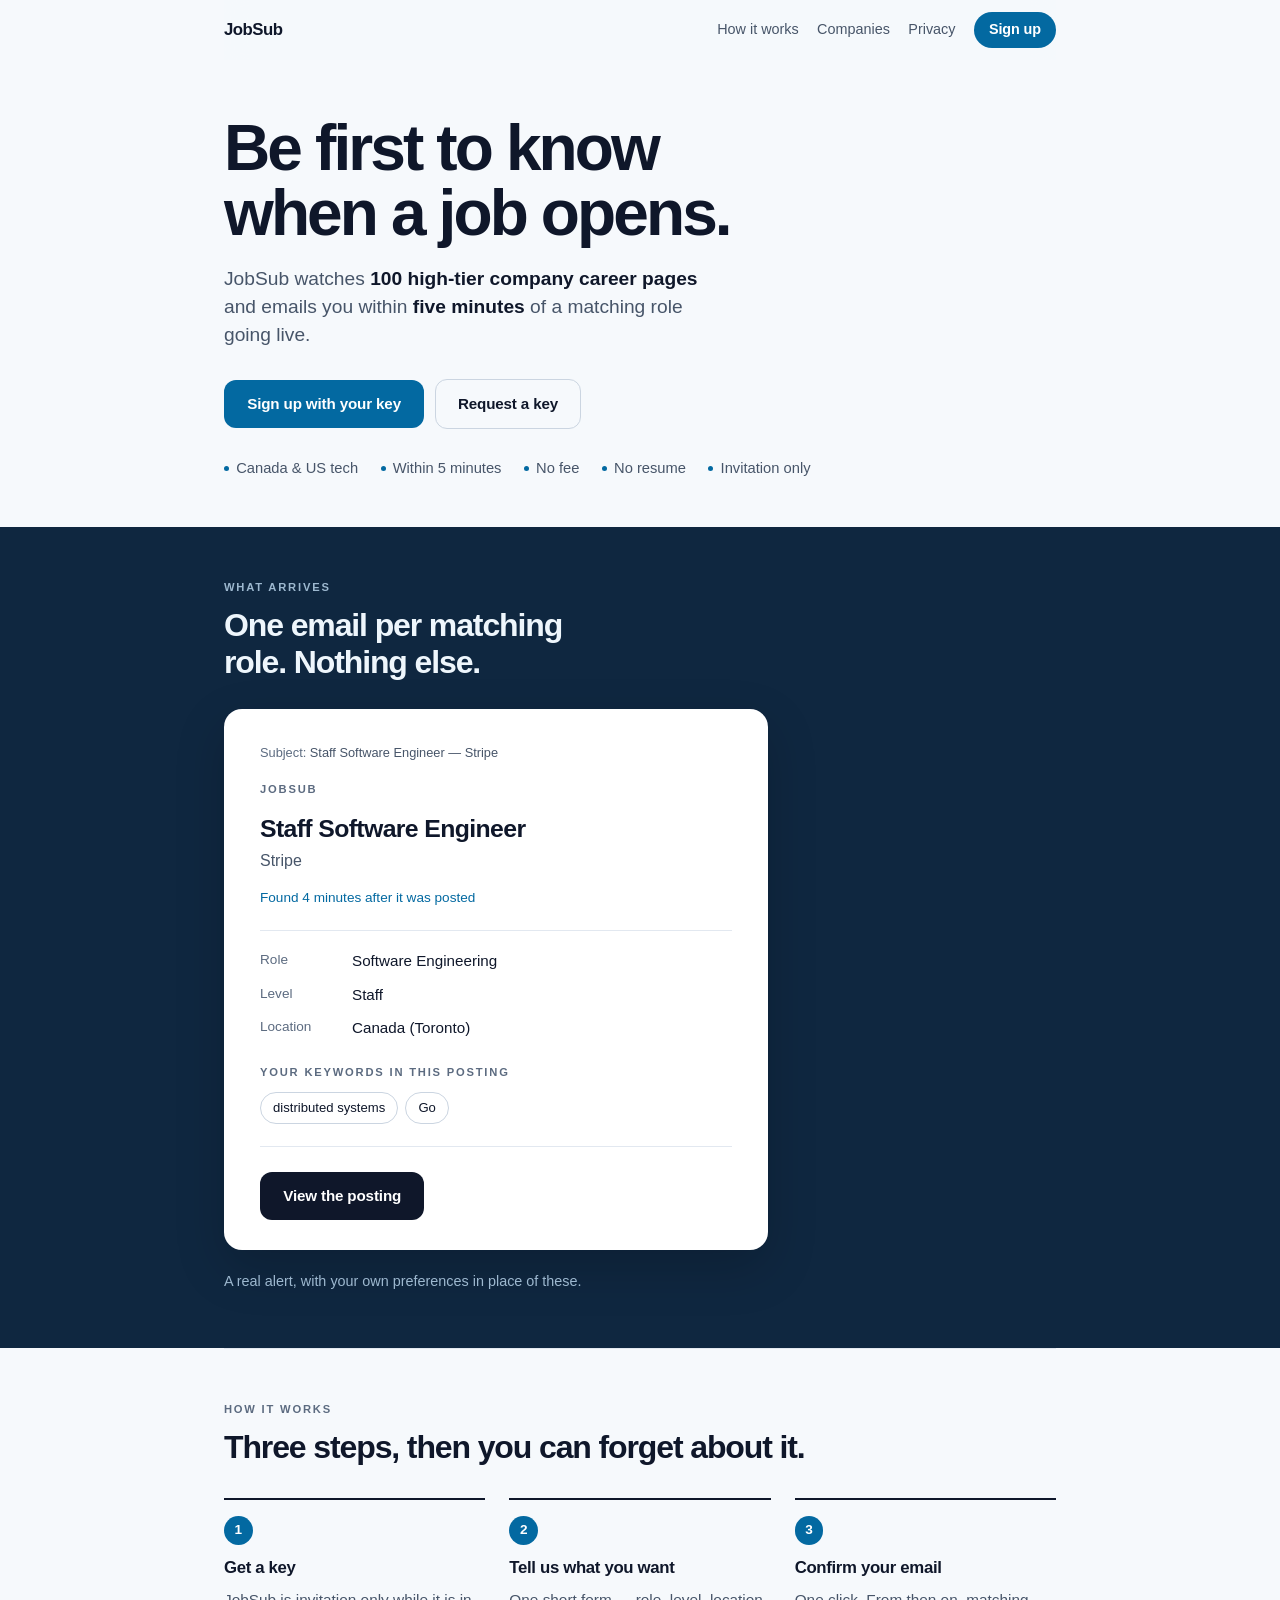
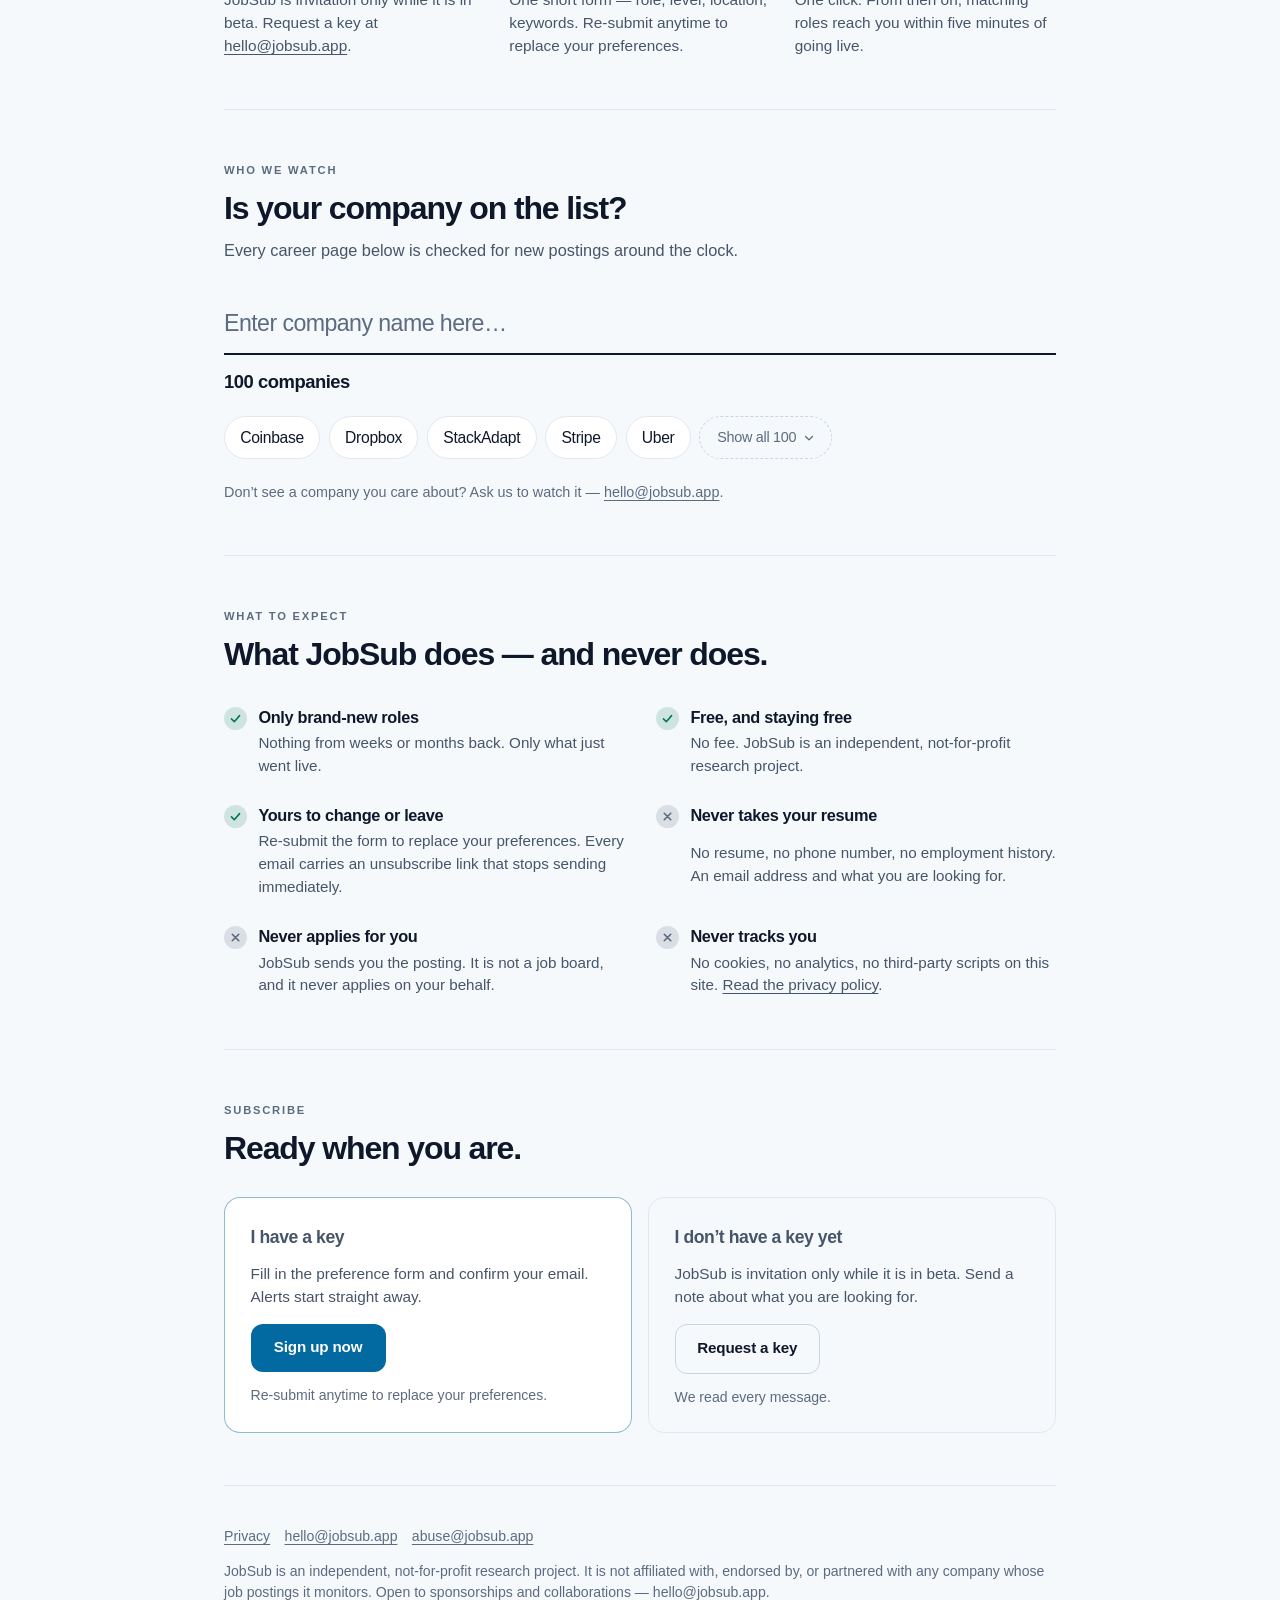
==== commit f4c17148: "Drop the hero pill and move the site to a sky-blue palette The "Invitation only · Canada & US tech" " ====
--- a/index.html
+++ b/index.html
@@ -6,8 +6,8 @@
 <title>JobSub — Be first to know when a job opens</title>
 <meta name="description" content="JobSub watches high-tier company career pages and emails you within five minutes of a matching role going live. Invitation only, for Canada/US tech people.">
 <link rel="canonical" href="https://jobsub.app/">
-<meta name="theme-color" content="#f6f0e8" media="(prefers-color-scheme: light)">
-<meta name="theme-color" content="#14110e" media="(prefers-color-scheme: dark)">
+<meta name="theme-color" content="#f6f9fc" media="(prefers-color-scheme: light)">
+<meta name="theme-color" content="#0b1220" media="(prefers-color-scheme: dark)">
 <meta property="og:type" content="website">
 <meta property="og:url" content="https://jobsub.app/">
 <meta property="og:title" content="JobSub — Be first to know when a job opens">
@@ -33,7 +33,6 @@
 
 <main id="main">
   <div class="wrap hero">
-    <p class="eyebrow">Invitation only · Canada &amp; US tech</p>
     <h1>Be first to know when a job opens.</h1>
     <p class="lede">JobSub watches <strong>100 high-tier company career pages</strong> and emails you within <strong>five minutes</strong> of a matching role going live.</p>
 
@@ -43,10 +42,11 @@
     </div>
 
     <ul class="proof" aria-label="At a glance">
+      <li>Canada &amp; US tech</li>
       <li>Within 5 minutes</li>
       <li>No fee</li>
       <li>No resume</li>
-      <li>No auto-apply</li>
+      <li>Invitation only</li>
     </ul>
   </div>
 
--- a/styles.css
+++ b/styles.css
@@ -1,21 +1,23 @@
 :root {
   color-scheme: light dark;
-  --page: #f6f0e8;
-  --card: #fffaf3;
-  --ink: #1c1916;
-  --soft: #4a433c;
-  --muted: #7a7168;
-  --rule: #e0d5c6;
-  --chip: #d8ccbc;
-  --cta: #1c1916;
-  --cta-ink: #fffaf3;
-  --ring: #d4531c;
-  --signal: #d4531c;
-  --signal-soft: #f3d2c2;
-  --stage: #24352d;
-  --stage-ink: #f4efe6;
-  --stage-muted: #b7c4bb;
-  --good: #2f6b4f;
+  --page: #f6f9fc;
+  --card: #ffffff;
+  --ink: #0f172a;
+  --soft: #475569;
+  --muted: #5c6b80;
+  --rule: #e2e8f0;
+  --chip: #cbd5e1;
+  --cta: #0f172a;
+  --cta-ink: #ffffff;
+  --ring: #0284c7;
+  --signal: #0369a1;
+  --on-signal: #ffffff;
+  --sky: #38bdf8;
+  --signal-soft: #e0f2fe;
+  --stage: #0f2740;
+  --stage-ink: #eef6fc;
+  --stage-muted: #9db8cf;
+  --good: #047857;
   --font: -apple-system, BlinkMacSystemFont, "SF Pro Text", "Segoe UI", Roboto, Helvetica, Arial, sans-serif;
   --measure: 40rem;
   --wide: 52rem;
@@ -24,22 +26,24 @@
 
 @media (prefers-color-scheme: dark) {
   :root {
-    --page: #14110e;
-    --card: #1e1a16;
-    --ink: #f4efe8;
-    --soft: #c9c0b5;
-    --muted: #9a9086;
-    --rule: #3a332c;
-    --chip: #4a4036;
-    --cta: #f4efe8;
-    --cta-ink: #1c1916;
-    --ring: #e86a32;
-    --signal: #e86a32;
-    --signal-soft: #4a2618;
-    --stage: #1a2822;
-    --stage-ink: #f4efe6;
-    --stage-muted: #9aada1;
-    --good: #6bbf92;
+    --page: #0b1220;
+    --card: #131c2e;
+    --ink: #e8eef6;
+    --soft: #b6c4d4;
+    --muted: #8598ac;
+    --rule: #263449;
+    --chip: #33455e;
+    --cta: #e8eef6;
+    --cta-ink: #0b1220;
+    --ring: #38bdf8;
+    --signal: #38bdf8;
+    --on-signal: #082032;
+    --sky: #38bdf8;
+    --signal-soft: #0c2a3f;
+    --stage: #071426;
+    --stage-ink: #eaf3fb;
+    --stage-muted: #8ea6bd;
+    --good: #34d399;
   }
 
   body {
@@ -62,7 +66,7 @@
   font: 17px/1.5 var(--font);
   color: var(--ink);
   background:
-    radial-gradient(880px 420px at 88% -8%, color-mix(in srgb, var(--signal) 20%, transparent), transparent 62%),
+    radial-gradient(880px 420px at 88% -8%, color-mix(in srgb, var(--sky) 26%, transparent), transparent 62%),
     var(--page);
   overflow-x: clip;
 }
@@ -186,14 +190,14 @@
   padding: 0.44rem 0.95rem;
   border-radius: 999px;
   background: var(--signal);
-  color: #fffaf3;
+  color: var(--on-signal);
   font-weight: 600;
   letter-spacing: -0.01em;
   white-space: nowrap;
 }
 
 .nav .nav-cta:hover {
-  color: #fffaf3;
+  color: var(--on-signal);
   background: color-mix(in srgb, var(--signal) 86%, var(--ink));
 }
 
@@ -267,19 +271,6 @@
 
 .hero {
   padding: 3.5rem 0 3rem;
-}
-
-.eyebrow {
-  display: inline-block;
-  margin: 0 0 1.1rem;
-  padding: 0.34rem 0.8rem;
-  border: 1px solid color-mix(in srgb, var(--signal) 35%, transparent);
-  border-radius: 999px;
-  background: color-mix(in srgb, var(--signal) 10%, transparent);
-  color: var(--signal);
-  font-size: 0.78rem;
-  font-weight: 600;
-  letter-spacing: 0.01em;
 }
 
 .proof {
@@ -348,7 +339,7 @@
   margin-bottom: 0.15rem;
   border-radius: 50%;
   background: var(--signal);
-  color: #fffaf3;
+  color: var(--on-signal);
   font-size: 0.85rem;
   font-weight: 700;
   font-variant-numeric: tabular-nums;
@@ -614,11 +605,11 @@
 
 a.cta {
   background: var(--signal);
-  color: #fffaf3;
+  color: var(--on-signal);
 }
 
 a.cta:hover {
-  color: #fffaf3;
+  color: var(--on-signal);
   background: color-mix(in srgb, var(--signal) 86%, var(--ink));
 }
 
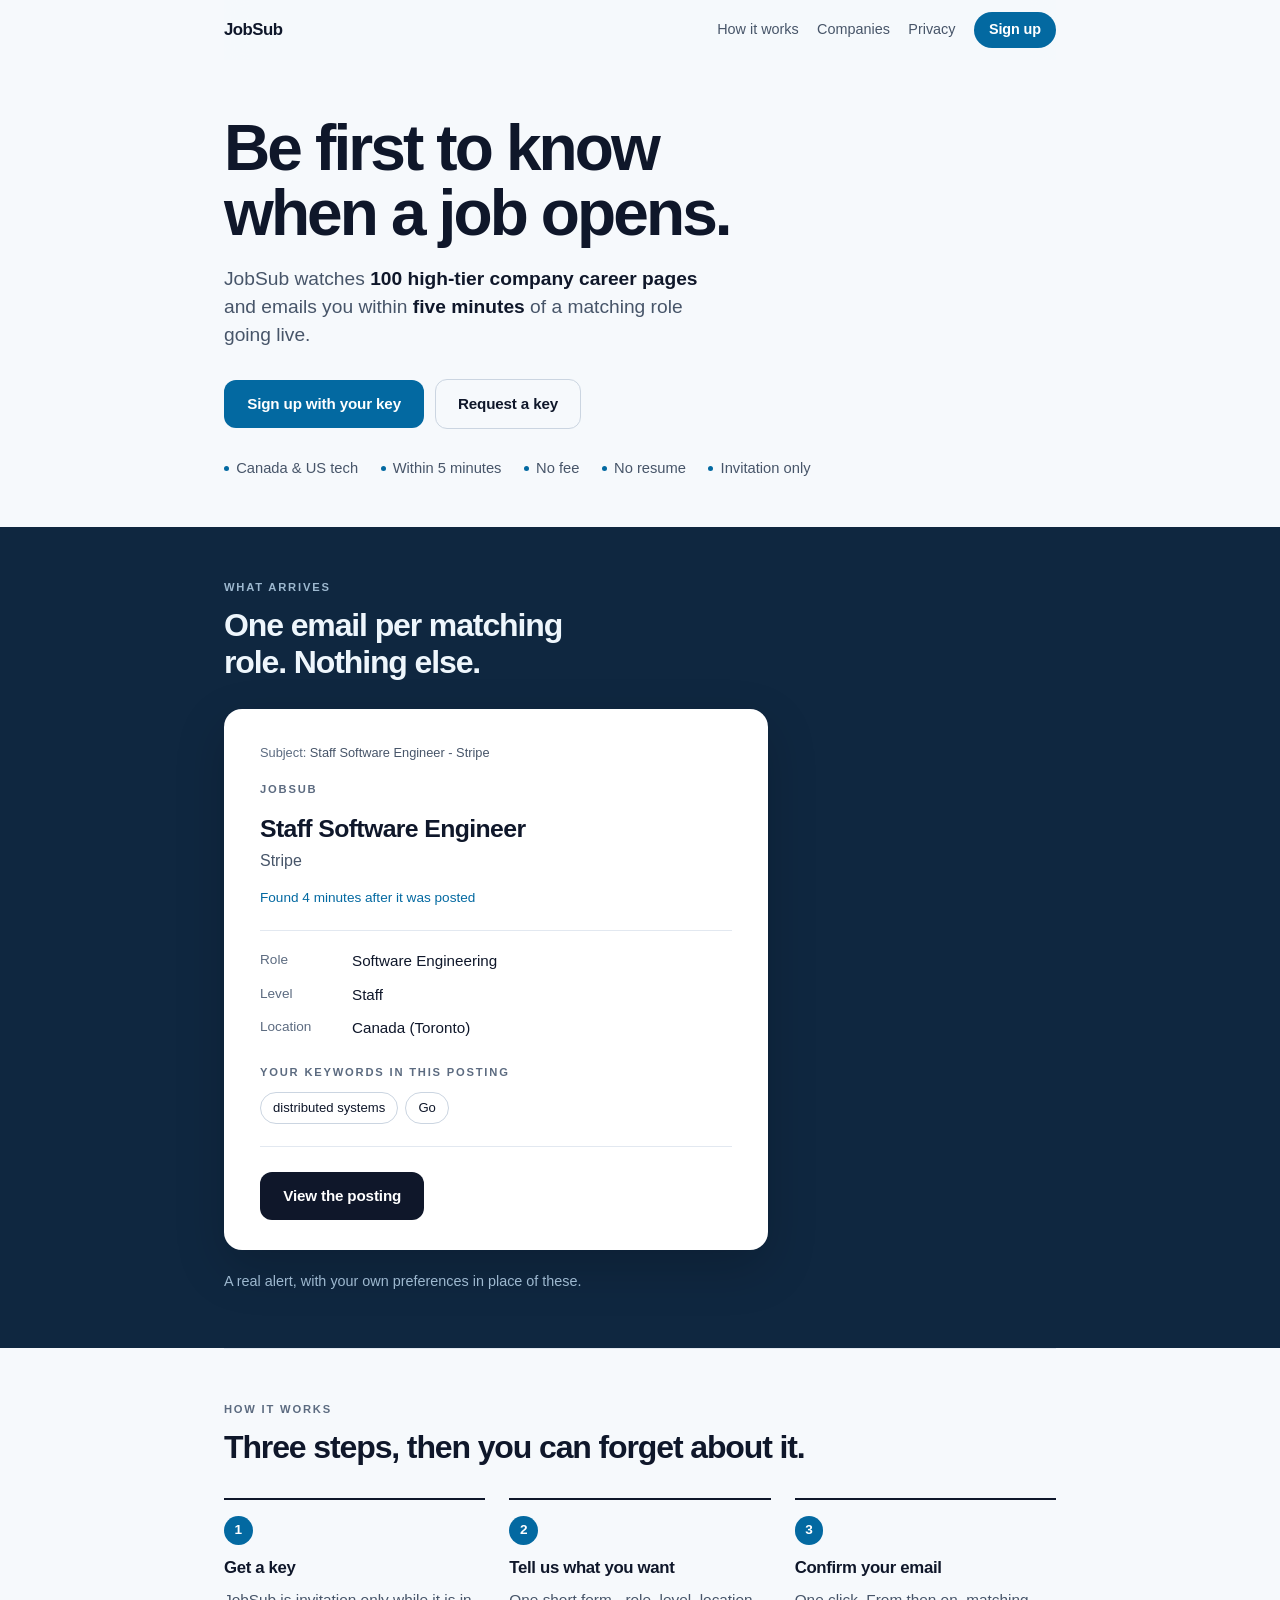
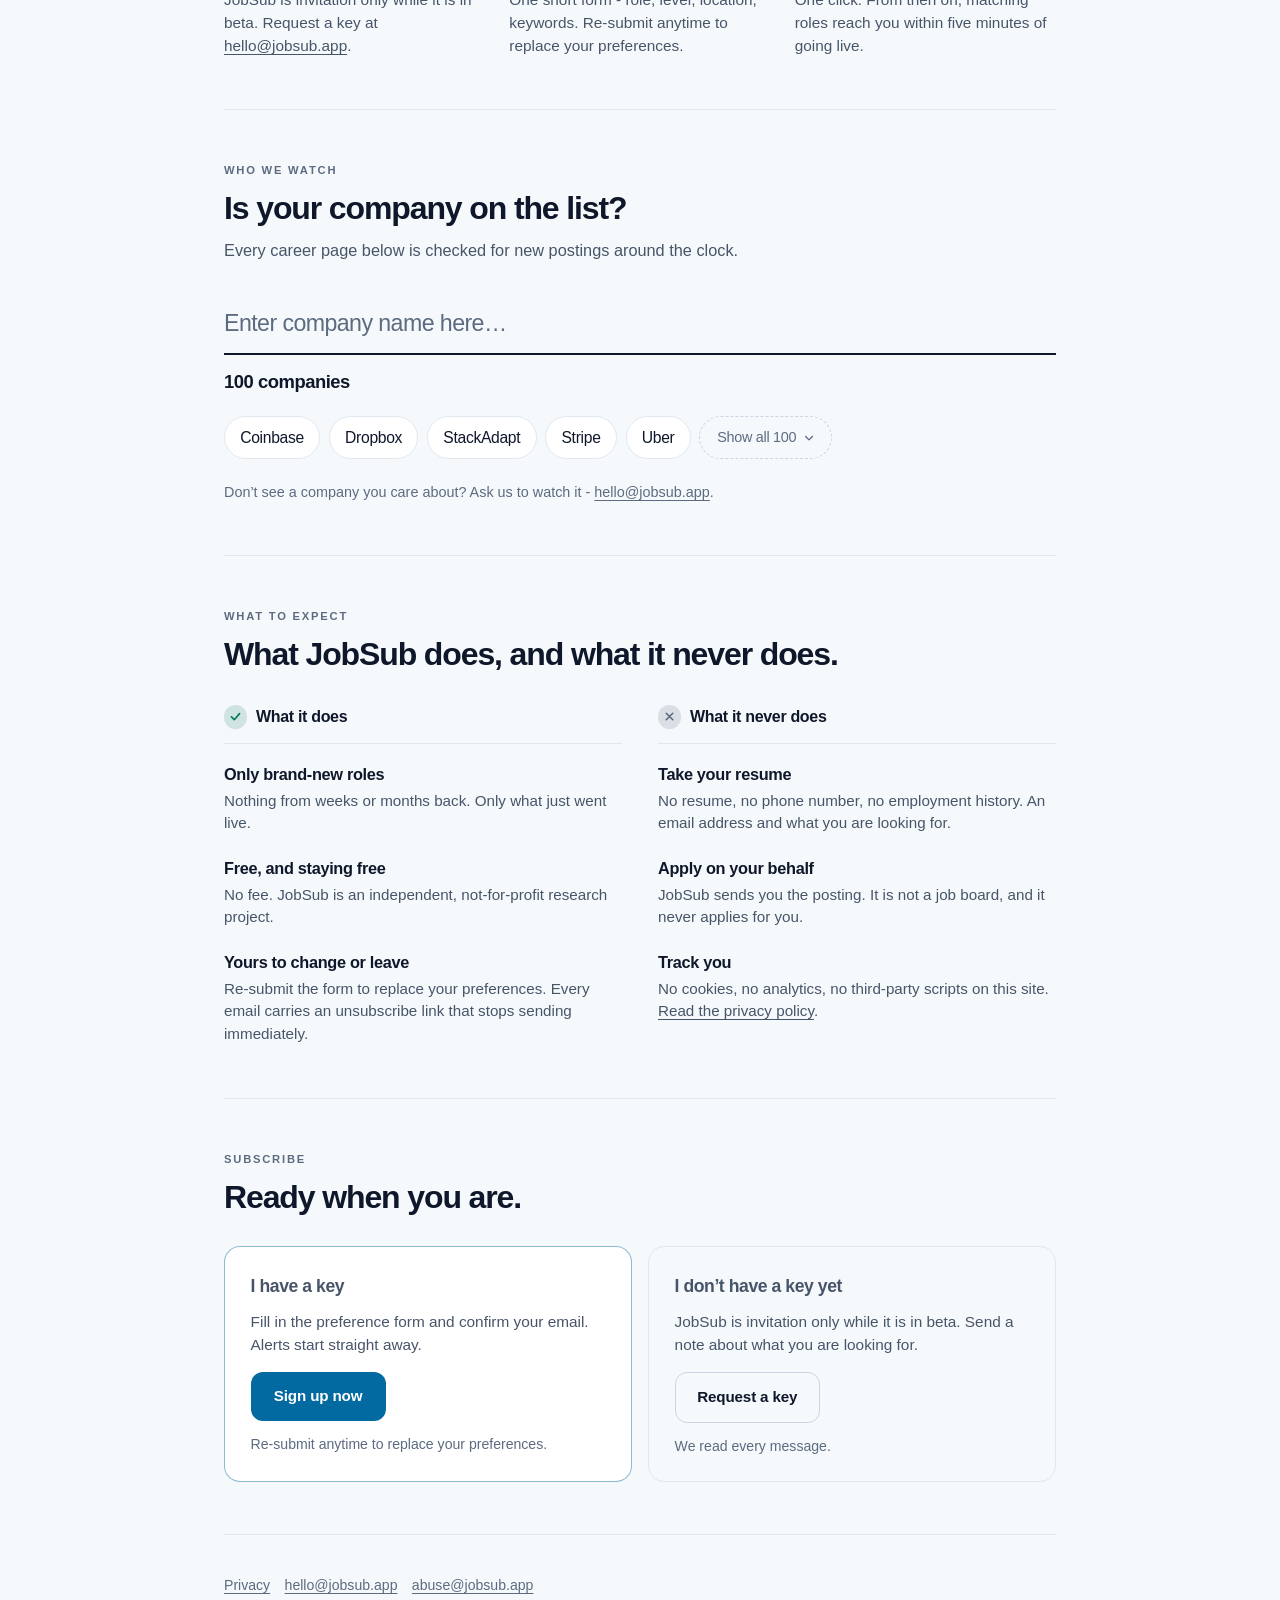
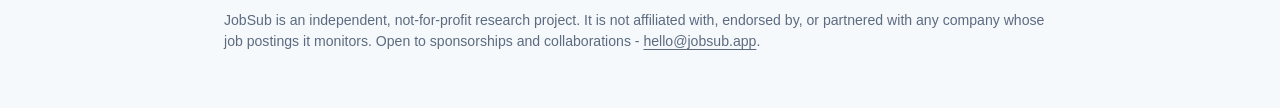
==== commit 1041a729: "Split the promises into two columns, drop em dashes, lift dark mode "What to expect" was one grid of" ====
--- a/index.html
+++ b/index.html
@@ -3,17 +3,17 @@
 <head>
 <meta charset="utf-8">
 <meta name="viewport" content="width=device-width, initial-scale=1">
-<title>JobSub — Be first to know when a job opens</title>
+<title>JobSub - Be first to know when a job opens</title>
 <meta name="description" content="JobSub watches high-tier company career pages and emails you within five minutes of a matching role going live. Invitation only, for Canada/US tech people.">
 <link rel="canonical" href="https://jobsub.app/">
 <meta name="theme-color" content="#f6f9fc" media="(prefers-color-scheme: light)">
 <meta name="theme-color" content="#0b1220" media="(prefers-color-scheme: dark)">
 <meta property="og:type" content="website">
 <meta property="og:url" content="https://jobsub.app/">
-<meta property="og:title" content="JobSub — Be first to know when a job opens">
+<meta property="og:title" content="JobSub - Be first to know when a job opens">
 <meta property="og:description" content="JobSub watches high-tier company career pages and emails you within five minutes of a matching role going live. Invitation only, for Canada/US tech people.">
 <meta name="twitter:card" content="summary">
-<meta name="twitter:title" content="JobSub — Be first to know when a job opens">
+<meta name="twitter:title" content="JobSub - Be first to know when a job opens">
 <meta name="twitter:description" content="JobSub watches high-tier company career pages and emails you within five minutes of a matching role going live. Invitation only, for Canada/US tech people.">
 <link rel="icon" href="/favicon.svg" type="image/svg+xml">
 <link rel="stylesheet" href="/styles.css">
@@ -55,7 +55,7 @@
       <p class="kicker on-stage" id="alert-title">What arrives</p>
       <h2 class="on-stage stage-h2">One email per matching role. Nothing else.</h2>
       <article class="mail" aria-label="Example JobSub alert">
-        <p class="mail-subject">Subject: <strong>Staff Software Engineer — Stripe</strong></p>
+        <p class="mail-subject">Subject: <strong>Staff Software Engineer - Stripe</strong></p>
         <p class="kicker">JobSub</p>
         <h3>Staff Software Engineer</h3>
         <p class="company">Stripe</p>
@@ -90,7 +90,7 @@
       <li>
         <span class="step-num" aria-hidden="true">2</span>
         <strong>Tell us what you want</strong>
-        <span>One short form — role, level, location, keywords. Re-submit anytime to replace your preferences.</span>
+        <span>One short form - role, level, location, keywords. Re-submit anytime to replace your preferences.</span>
       </li>
       <li>
         <span class="step-num" aria-hidden="true">3</span>
@@ -235,56 +235,58 @@
         <a id="company-empty-mail" href="mailto:hello@jobsub.app">hello@jobsub.app</a>.</p>
     </div>
 
-    <p class="hint">Don’t see a company you care about? Ask us to watch it — <a href="mailto:hello@jobsub.app?subject=Please%20watch%20a%20company">hello@jobsub.app</a>.</p>
+    <p class="hint">Don’t see a company you care about? Ask us to watch it - <a href="mailto:hello@jobsub.app?subject=Please%20watch%20a%20company">hello@jobsub.app</a>.</p>
   </section>
 
   <section id="expect" class="wrap band" aria-labelledby="expect-title">
     <p class="kicker" id="expect-title">What to expect</p>
-    <h2>What JobSub does — and never does.</h2>
-    <ul class="promises">
-      <li class="is-yes">
-        <span class="promise-mark" aria-hidden="true">
-          <svg viewBox="0 0 16 16" width="13" height="13"><path d="M3 8.5 6.5 12 13 4.5" fill="none" stroke="currentColor" stroke-width="2" stroke-linecap="round" stroke-linejoin="round"/></svg>
-        </span>
-        <strong>Only brand-new roles</strong>
-        <span>Nothing from weeks or months back. Only what just went live.</span>
-      </li>
-      <li class="is-yes">
-        <span class="promise-mark" aria-hidden="true">
-          <svg viewBox="0 0 16 16" width="13" height="13"><path d="M3 8.5 6.5 12 13 4.5" fill="none" stroke="currentColor" stroke-width="2" stroke-linecap="round" stroke-linejoin="round"/></svg>
-        </span>
-        <strong>Free, and staying free</strong>
-        <span>No fee. JobSub is an independent, not-for-profit research project.</span>
-      </li>
-      <li class="is-yes">
-        <span class="promise-mark" aria-hidden="true">
-          <svg viewBox="0 0 16 16" width="13" height="13"><path d="M3 8.5 6.5 12 13 4.5" fill="none" stroke="currentColor" stroke-width="2" stroke-linecap="round" stroke-linejoin="round"/></svg>
-        </span>
-        <strong>Yours to change or leave</strong>
-        <span>Re-submit the form to replace your preferences. Every email carries an unsubscribe link that stops sending immediately.</span>
-      </li>
-      <li class="is-no">
-        <span class="promise-mark" aria-hidden="true">
-          <svg viewBox="0 0 16 16" width="13" height="13"><path d="M4 4l8 8M12 4l-8 8" fill="none" stroke="currentColor" stroke-width="2" stroke-linecap="round"/></svg>
-        </span>
-        <strong>Never takes your resume</strong>
-        <span>No resume, no phone number, no employment history. An email address and what you are looking for.</span>
-      </li>
-      <li class="is-no">
-        <span class="promise-mark" aria-hidden="true">
-          <svg viewBox="0 0 16 16" width="13" height="13"><path d="M4 4l8 8M12 4l-8 8" fill="none" stroke="currentColor" stroke-width="2" stroke-linecap="round"/></svg>
-        </span>
-        <strong>Never applies for you</strong>
-        <span>JobSub sends you the posting. It is not a job board, and it never applies on your behalf.</span>
-      </li>
-      <li class="is-no">
-        <span class="promise-mark" aria-hidden="true">
-          <svg viewBox="0 0 16 16" width="13" height="13"><path d="M4 4l8 8M12 4l-8 8" fill="none" stroke="currentColor" stroke-width="2" stroke-linecap="round"/></svg>
-        </span>
-        <strong>Never tracks you</strong>
-        <span>No cookies, no analytics, no third-party scripts on this site. <a href="/privacy.html">Read the privacy policy</a>.</span>
-      </li>
-    </ul>
+    <h2>What JobSub does, and what it never does.</h2>
+    <div class="promises">
+      <div class="promise-col is-yes">
+        <h3 class="promise-head">
+          <span class="promise-mark" aria-hidden="true">
+            <svg viewBox="0 0 16 16" width="13" height="13"><path d="M3 8.5 6.5 12 13 4.5" fill="none" stroke="currentColor" stroke-width="2" stroke-linecap="round" stroke-linejoin="round"/></svg>
+          </span>
+          What it does
+        </h3>
+        <ul>
+          <li>
+            <strong>Only brand-new roles</strong>
+            <span>Nothing from weeks or months back. Only what just went live.</span>
+          </li>
+          <li>
+            <strong>Free, and staying free</strong>
+            <span>No fee. JobSub is an independent, not-for-profit research project.</span>
+          </li>
+          <li>
+            <strong>Yours to change or leave</strong>
+            <span>Re-submit the form to replace your preferences. Every email carries an unsubscribe link that stops sending immediately.</span>
+          </li>
+        </ul>
+      </div>
+      <div class="promise-col is-no">
+        <h3 class="promise-head">
+          <span class="promise-mark" aria-hidden="true">
+            <svg viewBox="0 0 16 16" width="13" height="13"><path d="M4 4l8 8M12 4l-8 8" fill="none" stroke="currentColor" stroke-width="2" stroke-linecap="round"/></svg>
+          </span>
+          What it never does
+        </h3>
+        <ul>
+          <li>
+            <strong>Take your resume</strong>
+            <span>No resume, no phone number, no employment history. An email address and what you are looking for.</span>
+          </li>
+          <li>
+            <strong>Apply on your behalf</strong>
+            <span>JobSub sends you the posting. It is not a job board, and it never applies for you.</span>
+          </li>
+          <li>
+            <strong>Track you</strong>
+            <span>No cookies, no analytics, no third-party scripts on this site. <a href="/privacy.html">Read the privacy policy</a>.</span>
+          </li>
+        </ul>
+      </div>
+    </div>
   </section>
 
   <section class="wrap band join" id="join" aria-labelledby="join-title">
@@ -313,7 +315,7 @@
     <a href="mailto:hello@jobsub.app">hello@jobsub.app</a>
     <a href="mailto:abuse@jobsub.app">abuse@jobsub.app</a>
   </nav>
-  <p>JobSub is an independent, not-for-profit research project. It is not affiliated with, endorsed by, or partnered with any company whose job postings it monitors. Open to sponsorships and collaborations — <a href="mailto:hello@jobsub.app">hello@jobsub.app</a>.</p>
+  <p>JobSub is an independent, not-for-profit research project. It is not affiliated with, endorsed by, or partnered with any company whose job postings it monitors. Open to sponsorships and collaborations - <a href="mailto:hello@jobsub.app">hello@jobsub.app</a>.</p>
 </footer>
 
 <script src="/app.js" defer></script>
--- a/styles.css
+++ b/styles.css
@@ -26,23 +26,23 @@
 
 @media (prefers-color-scheme: dark) {
   :root {
-    --page: #0b1220;
-    --card: #131c2e;
+    --page: #141d31;
+    --card: #1e2942;
     --ink: #e8eef6;
-    --soft: #b6c4d4;
-    --muted: #8598ac;
-    --rule: #263449;
-    --chip: #33455e;
+    --soft: #b8c6d8;
+    --muted: #8b9cb2;
+    --rule: #2e3c56;
+    --chip: #3d4d6b;
     --cta: #e8eef6;
-    --cta-ink: #0b1220;
+    --cta-ink: #141d31;
     --ring: #38bdf8;
     --signal: #38bdf8;
-    --on-signal: #082032;
+    --on-signal: #0a1526;
     --sky: #38bdf8;
-    --signal-soft: #0c2a3f;
-    --stage: #071426;
+    --signal-soft: #16354f;
+    --stage: #080f1e;
     --stage-ink: #eaf3fb;
-    --stage-muted: #8ea6bd;
+    --stage-muted: #93aac1;
     --good: #34d399;
   }
 
@@ -645,51 +645,68 @@
 /* ----- promises ----- */
 
 .promises {
-  list-style: none;
   display: grid;
   grid-template-columns: repeat(2, 1fr);
-  gap: 1.6rem 2rem;
+  gap: 2rem 2.25rem;
   margin: 2rem 0 0;
-  padding: 0;
-}
-
-.promises > li {
-  display: grid;
-  grid-template-columns: 1.45rem 1fr;
-  gap: 0.15rem 0.7rem;
-  color: var(--soft);
-  font-size: 0.95rem;
+}
+
+.promise-head {
+  display: flex;
+  align-items: center;
+  gap: 0.55rem;
+  margin: 0;
+  padding-bottom: 0.85rem;
+  border-bottom: 1px solid var(--rule);
+  color: var(--ink);
+  font-size: 1rem;
+  font-weight: 600;
+  letter-spacing: -0.02em;
 }
 
 .promise-mark {
   display: grid;
   place-items: center;
+  flex: none;
   width: 1.45rem;
   height: 1.45rem;
-  margin-top: 0.1rem;
   border-radius: 50%;
 }
 
-.promises .is-yes .promise-mark {
+.is-yes .promise-mark {
   background: color-mix(in srgb, var(--good) 16%, transparent);
   color: var(--good);
 }
 
-.promises .is-no .promise-mark {
+.is-no .promise-mark {
   background: color-mix(in srgb, var(--muted) 18%, transparent);
   color: var(--muted);
 }
 
-.promises strong {
+.promise-col ul {
+  list-style: none;
+  display: grid;
+  gap: 1.3rem;
+  margin: 1.15rem 0 0;
+  padding: 0;
+}
+
+.promise-col li {
+  margin: 0;
+  color: var(--soft);
+  font-size: 0.95rem;
+}
+
+.promise-col strong {
+  display: block;
+  margin-bottom: 0.2rem;
   color: var(--ink);
   font-size: 1.02rem;
   font-weight: 600;
   letter-spacing: -0.02em;
 }
 
-.promises > li > span:last-child { grid-column: 2; }
-
-.promises a { color: var(--soft); }
+.promise-col a { color: var(--soft); }
 
 /* ----- join ----- */
 
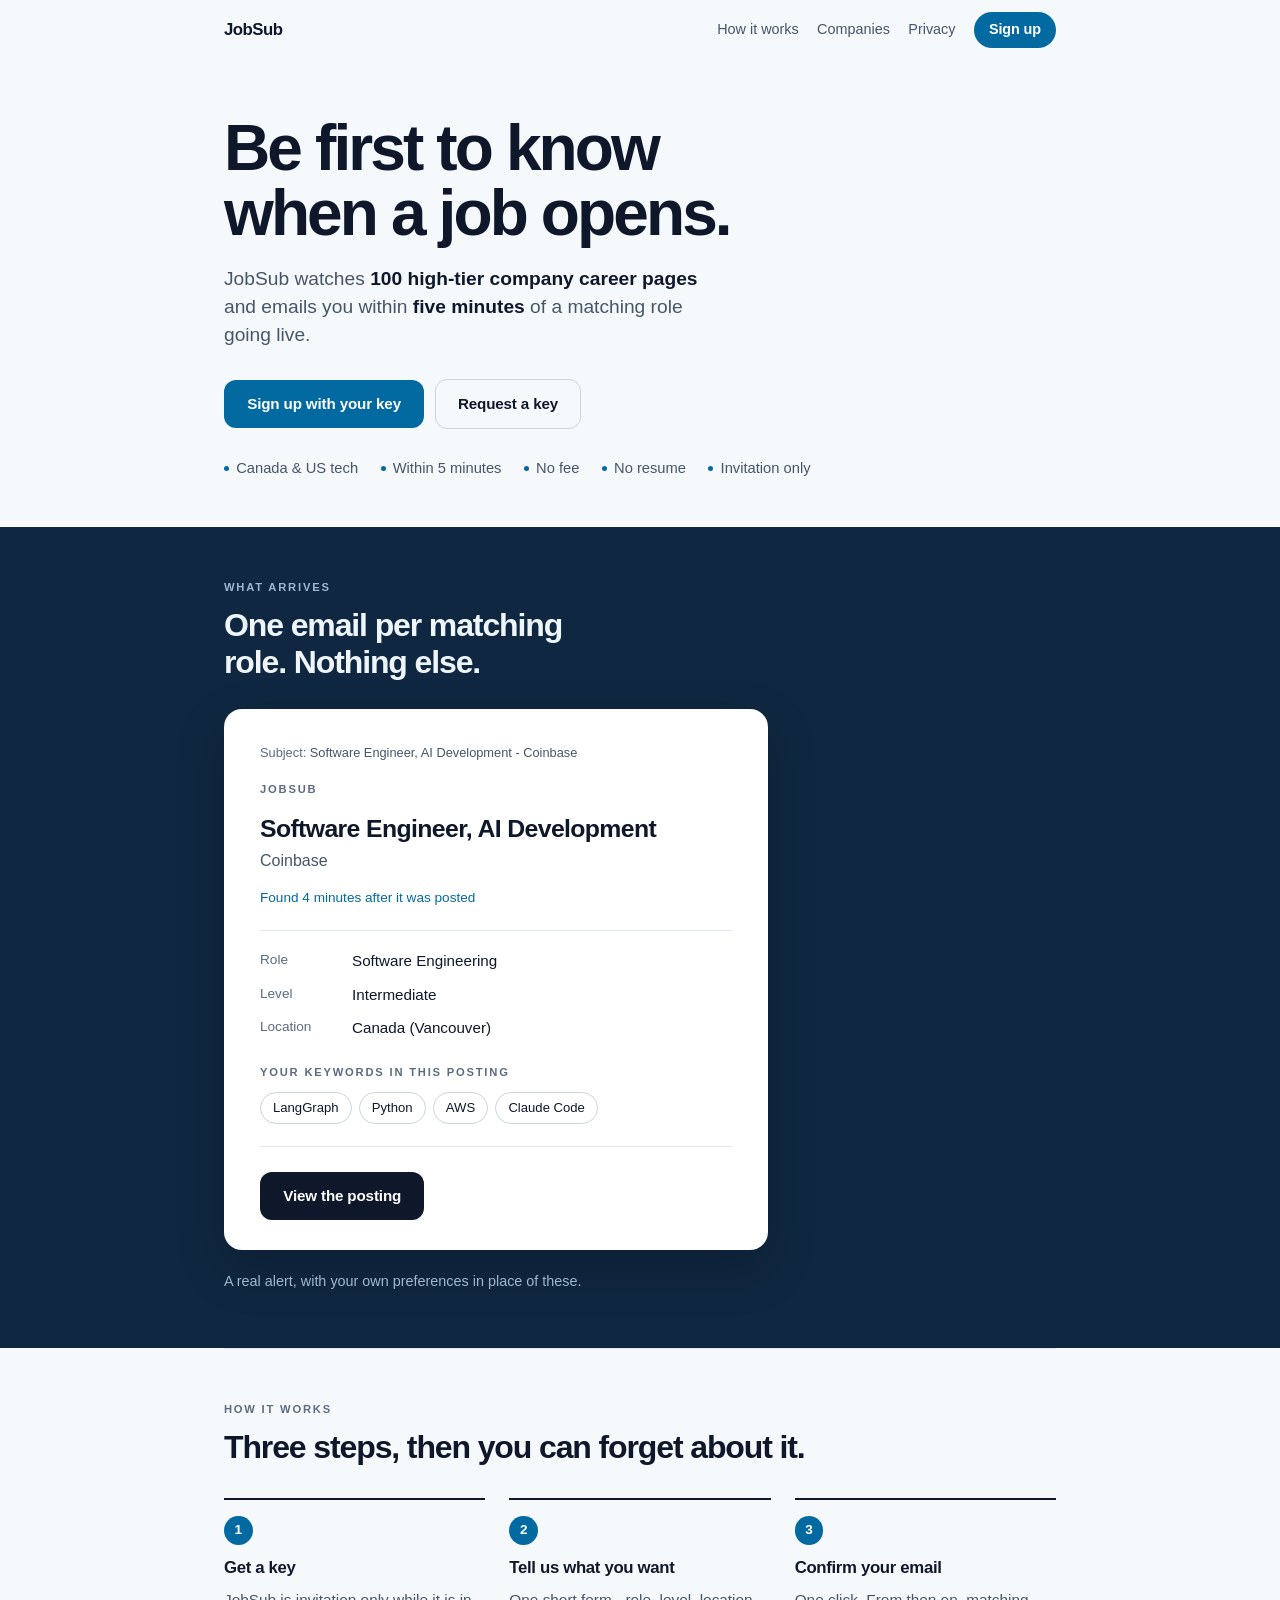
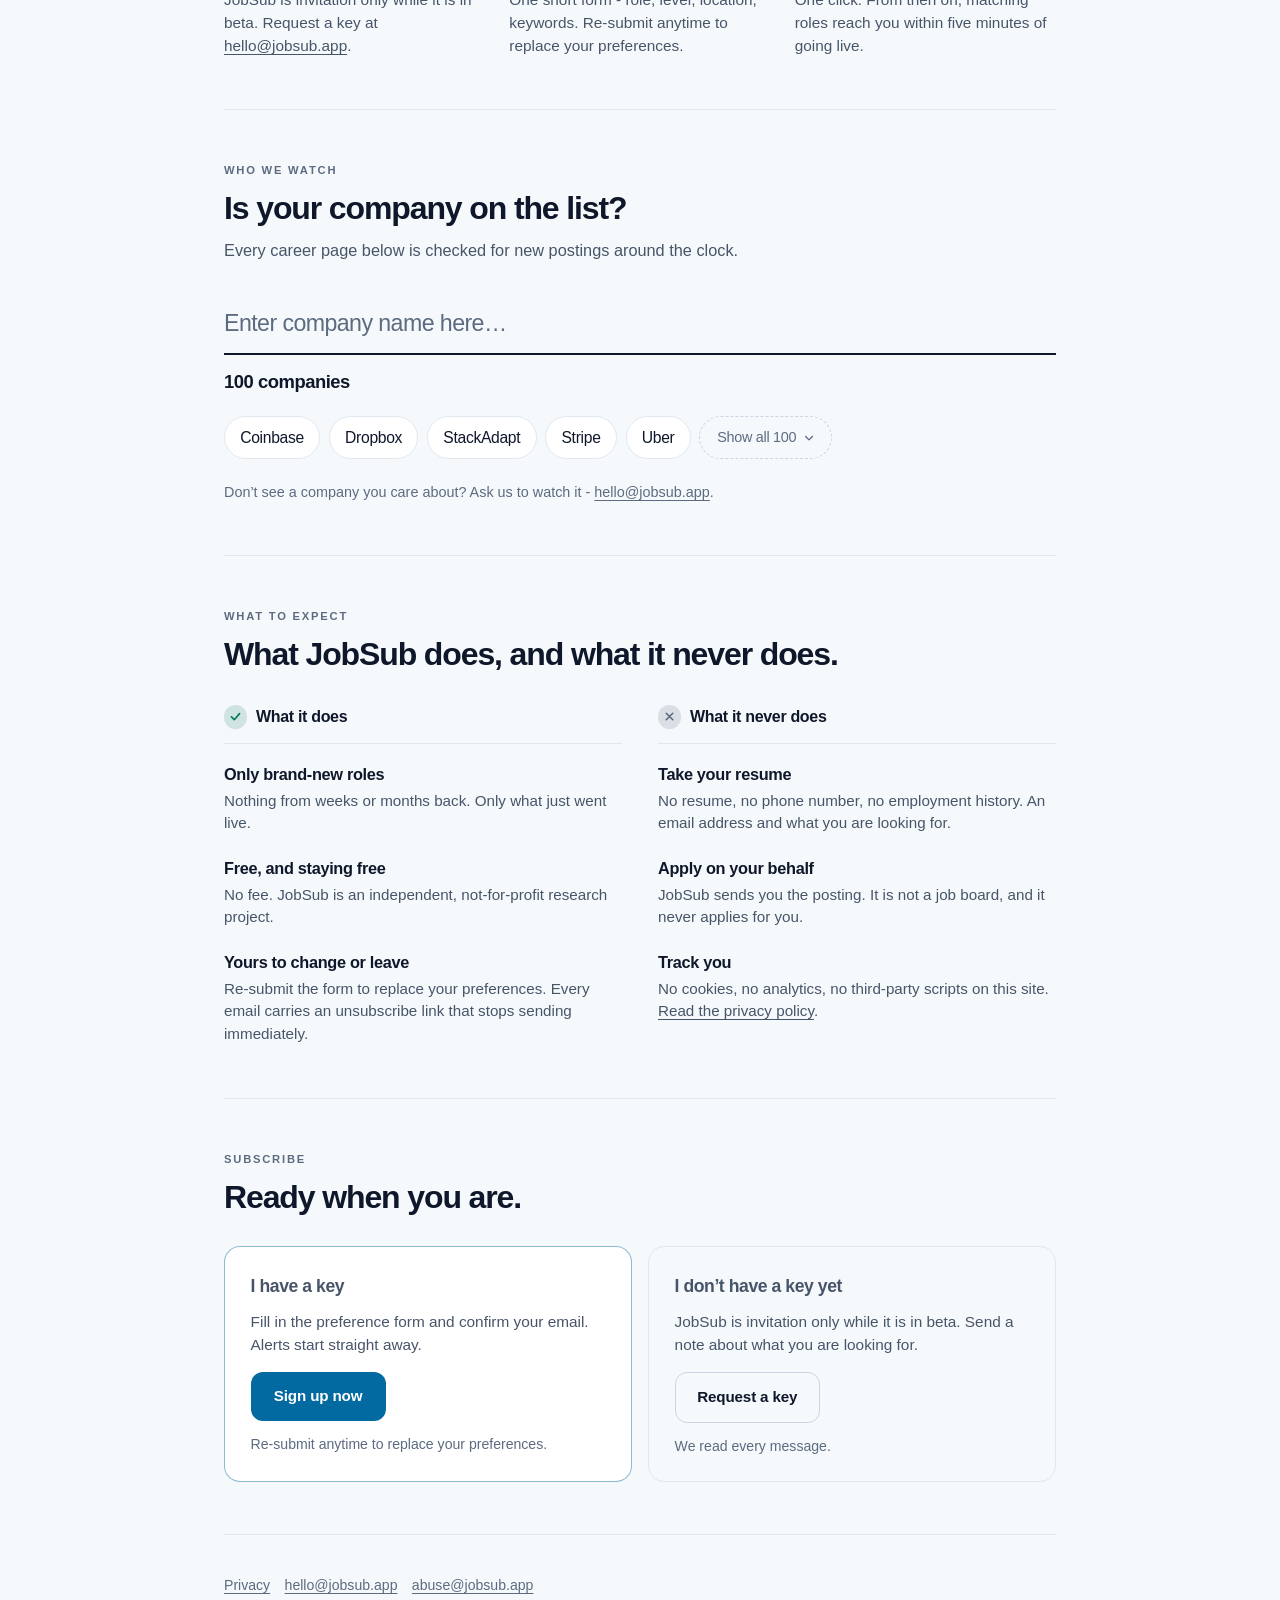
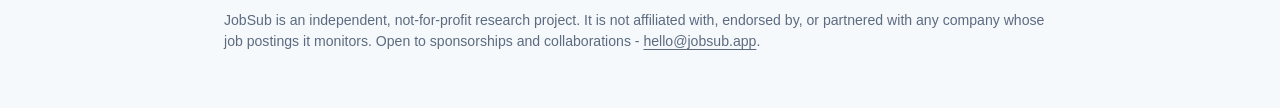
==== commit f1ff0487: "Sharpen the search title and rebuild the mail specimen The Google result showing "JobSub - High-tier" ====
--- a/index.html
+++ b/index.html
@@ -3,18 +3,18 @@
 <head>
 <meta charset="utf-8">
 <meta name="viewport" content="width=device-width, initial-scale=1">
-<title>JobSub - Be first to know when a job opens</title>
-<meta name="description" content="JobSub watches high-tier company career pages and emails you within five minutes of a matching role going live. Invitation only, for Canada/US tech people.">
+<title>JobSub - New job alerts from top tech companies</title>
+<meta name="description" content="JobSub watches high-tier career pages and emails you within five minutes of a matching role going live. Invitation only, for Canada and US tech people.">
 <link rel="canonical" href="https://jobsub.app/">
 <meta name="theme-color" content="#f6f9fc" media="(prefers-color-scheme: light)">
 <meta name="theme-color" content="#0b1220" media="(prefers-color-scheme: dark)">
 <meta property="og:type" content="website">
 <meta property="og:url" content="https://jobsub.app/">
-<meta property="og:title" content="JobSub - Be first to know when a job opens">
-<meta property="og:description" content="JobSub watches high-tier company career pages and emails you within five minutes of a matching role going live. Invitation only, for Canada/US tech people.">
+<meta property="og:title" content="JobSub - New job alerts from top tech companies">
+<meta property="og:description" content="JobSub watches high-tier career pages and emails you within five minutes of a matching role going live. Invitation only, for Canada and US tech people.">
 <meta name="twitter:card" content="summary">
-<meta name="twitter:title" content="JobSub - Be first to know when a job opens">
-<meta name="twitter:description" content="JobSub watches high-tier company career pages and emails you within five minutes of a matching role going live. Invitation only, for Canada/US tech people.">
+<meta name="twitter:title" content="JobSub - New job alerts from top tech companies">
+<meta name="twitter:description" content="JobSub watches high-tier career pages and emails you within five minutes of a matching role going live. Invitation only, for Canada and US tech people.">
 <link rel="icon" href="/favicon.svg" type="image/svg+xml">
 <link rel="stylesheet" href="/styles.css">
 </head>
@@ -55,21 +55,23 @@
       <p class="kicker on-stage" id="alert-title">What arrives</p>
       <h2 class="on-stage stage-h2">One email per matching role. Nothing else.</h2>
       <article class="mail" aria-label="Example JobSub alert">
-        <p class="mail-subject">Subject: <strong>Staff Software Engineer - Stripe</strong></p>
+        <p class="mail-subject">Subject: <strong>Software Engineer, AI Development - Coinbase</strong></p>
         <p class="kicker">JobSub</p>
-        <h3>Staff Software Engineer</h3>
-        <p class="company">Stripe</p>
+        <h3>Software Engineer, AI Development</h3>
+        <p class="company">Coinbase</p>
         <p class="latency">Found 4 minutes after it was posted</p>
         <hr class="mail-rule">
         <table class="facts">
           <tr><th scope="row">Role</th><td>Software Engineering</td></tr>
-          <tr><th scope="row">Level</th><td>Staff</td></tr>
-          <tr><th scope="row">Location</th><td>Canada (Toronto)</td></tr>
+          <tr><th scope="row">Level</th><td>Intermediate</td></tr>
+          <tr><th scope="row">Location</th><td>Canada (Vancouver)</td></tr>
         </table>
         <p class="kicker kicker-tight">Your keywords in this posting</p>
         <div class="chips">
-          <span class="chip">distributed systems</span>
-          <span class="chip">Go</span>
+          <span class="chip">LangGraph</span>
+          <span class="chip">Python</span>
+          <span class="chip">AWS</span>
+          <span class="chip">Claude Code</span>
         </div>
         <hr class="mail-rule">
         <span class="cta" aria-disabled="true">View the posting</span>
